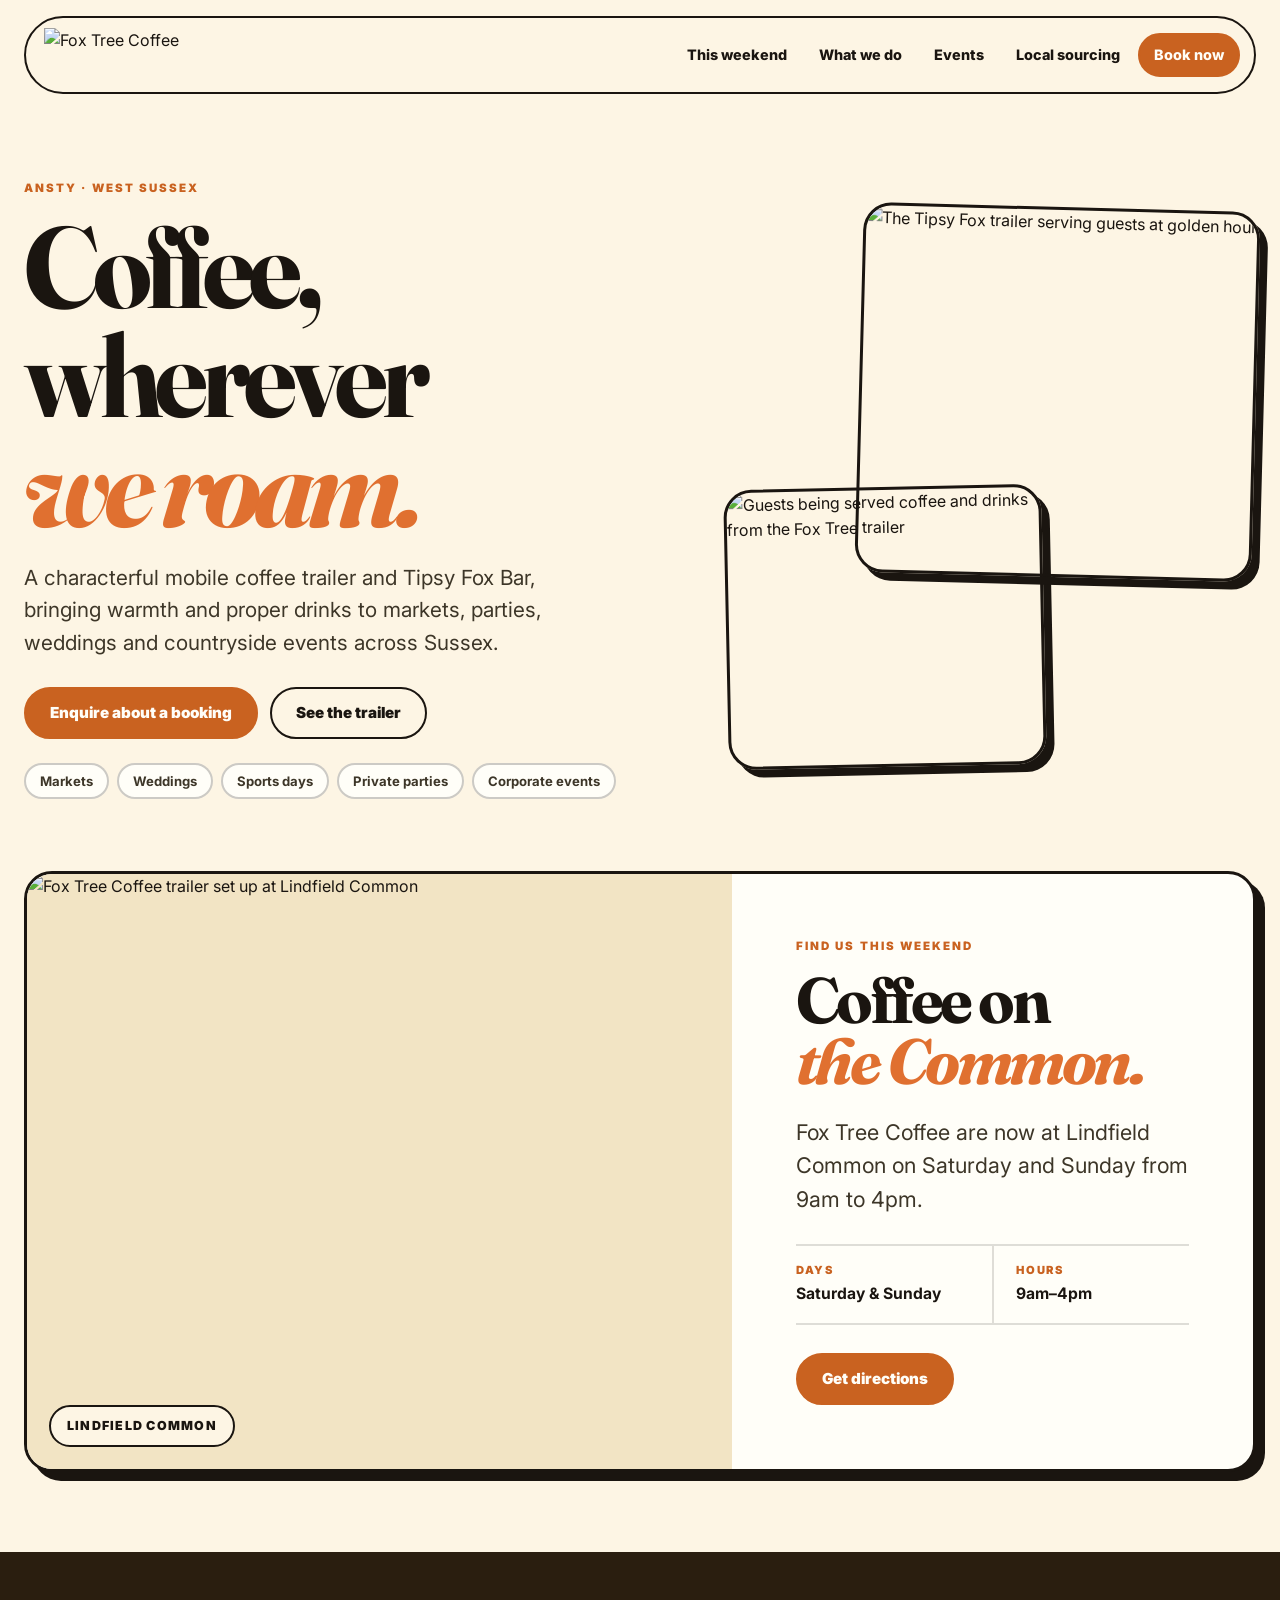
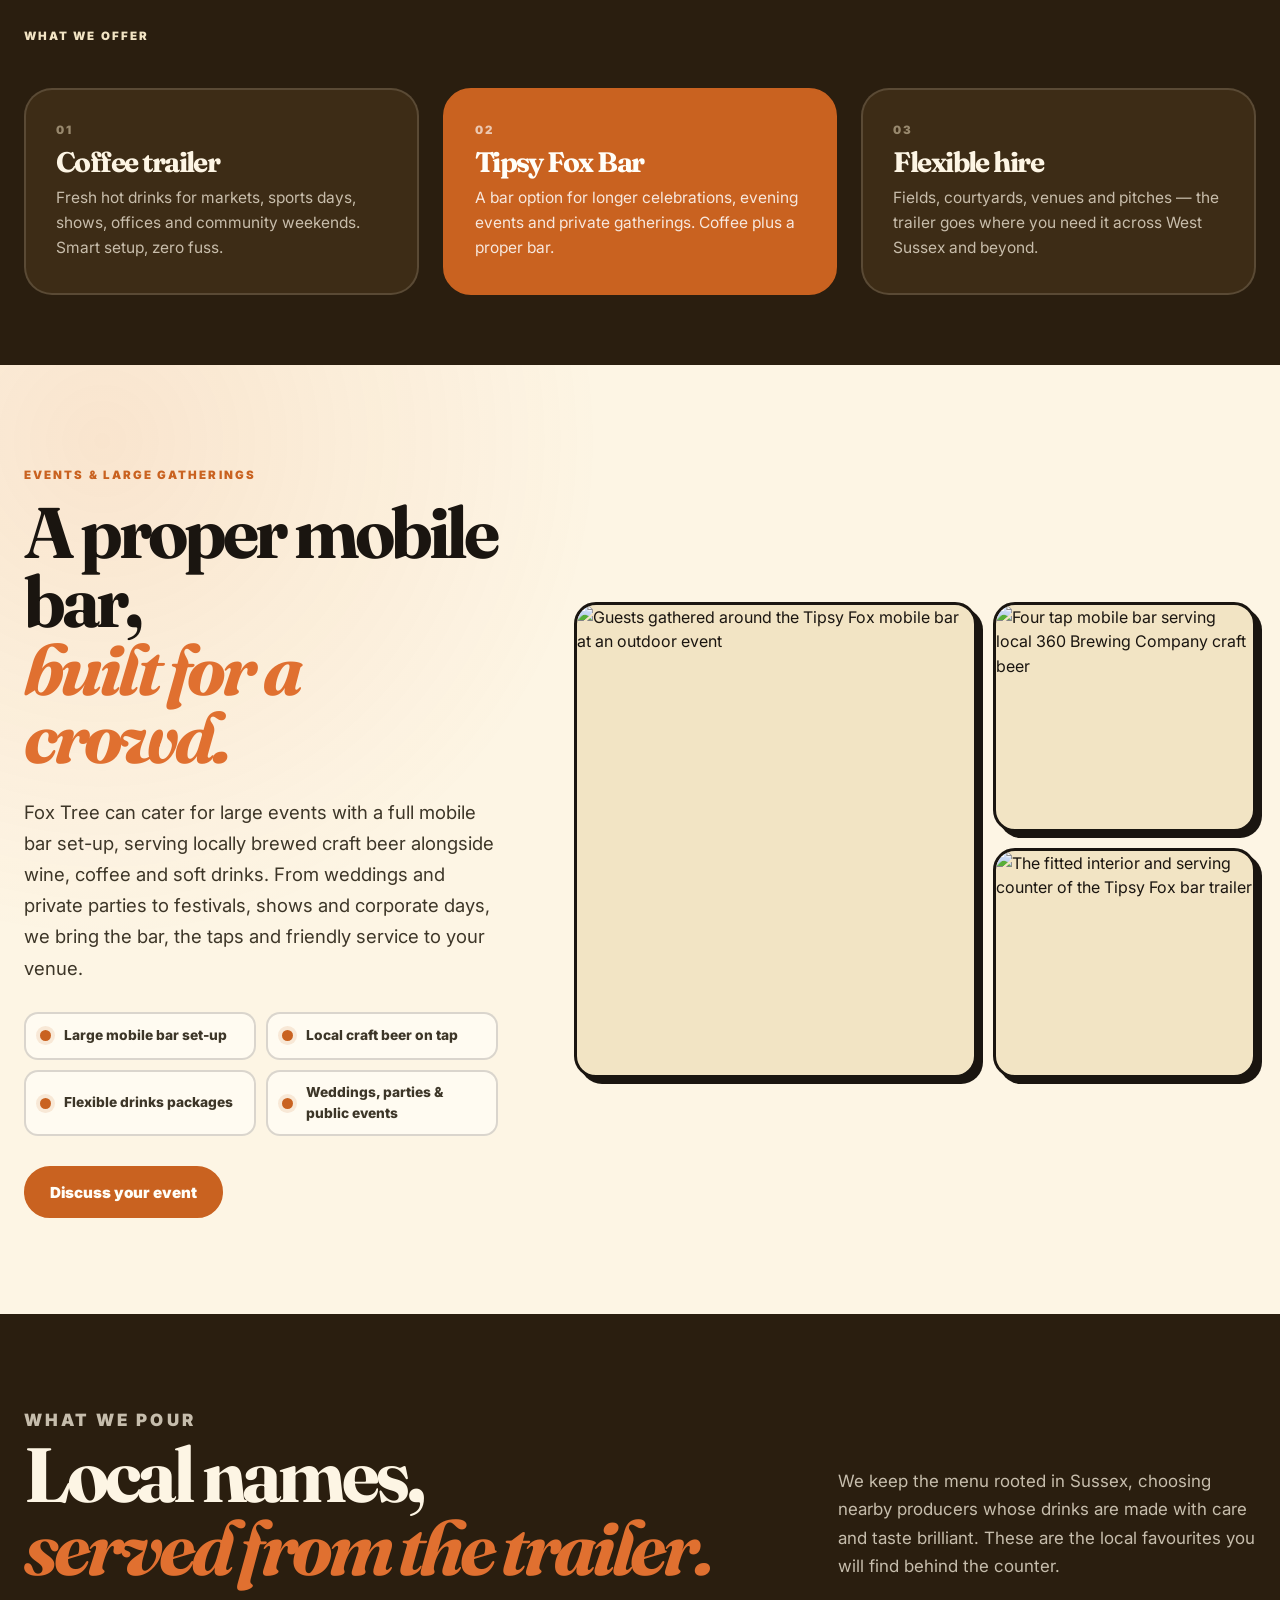
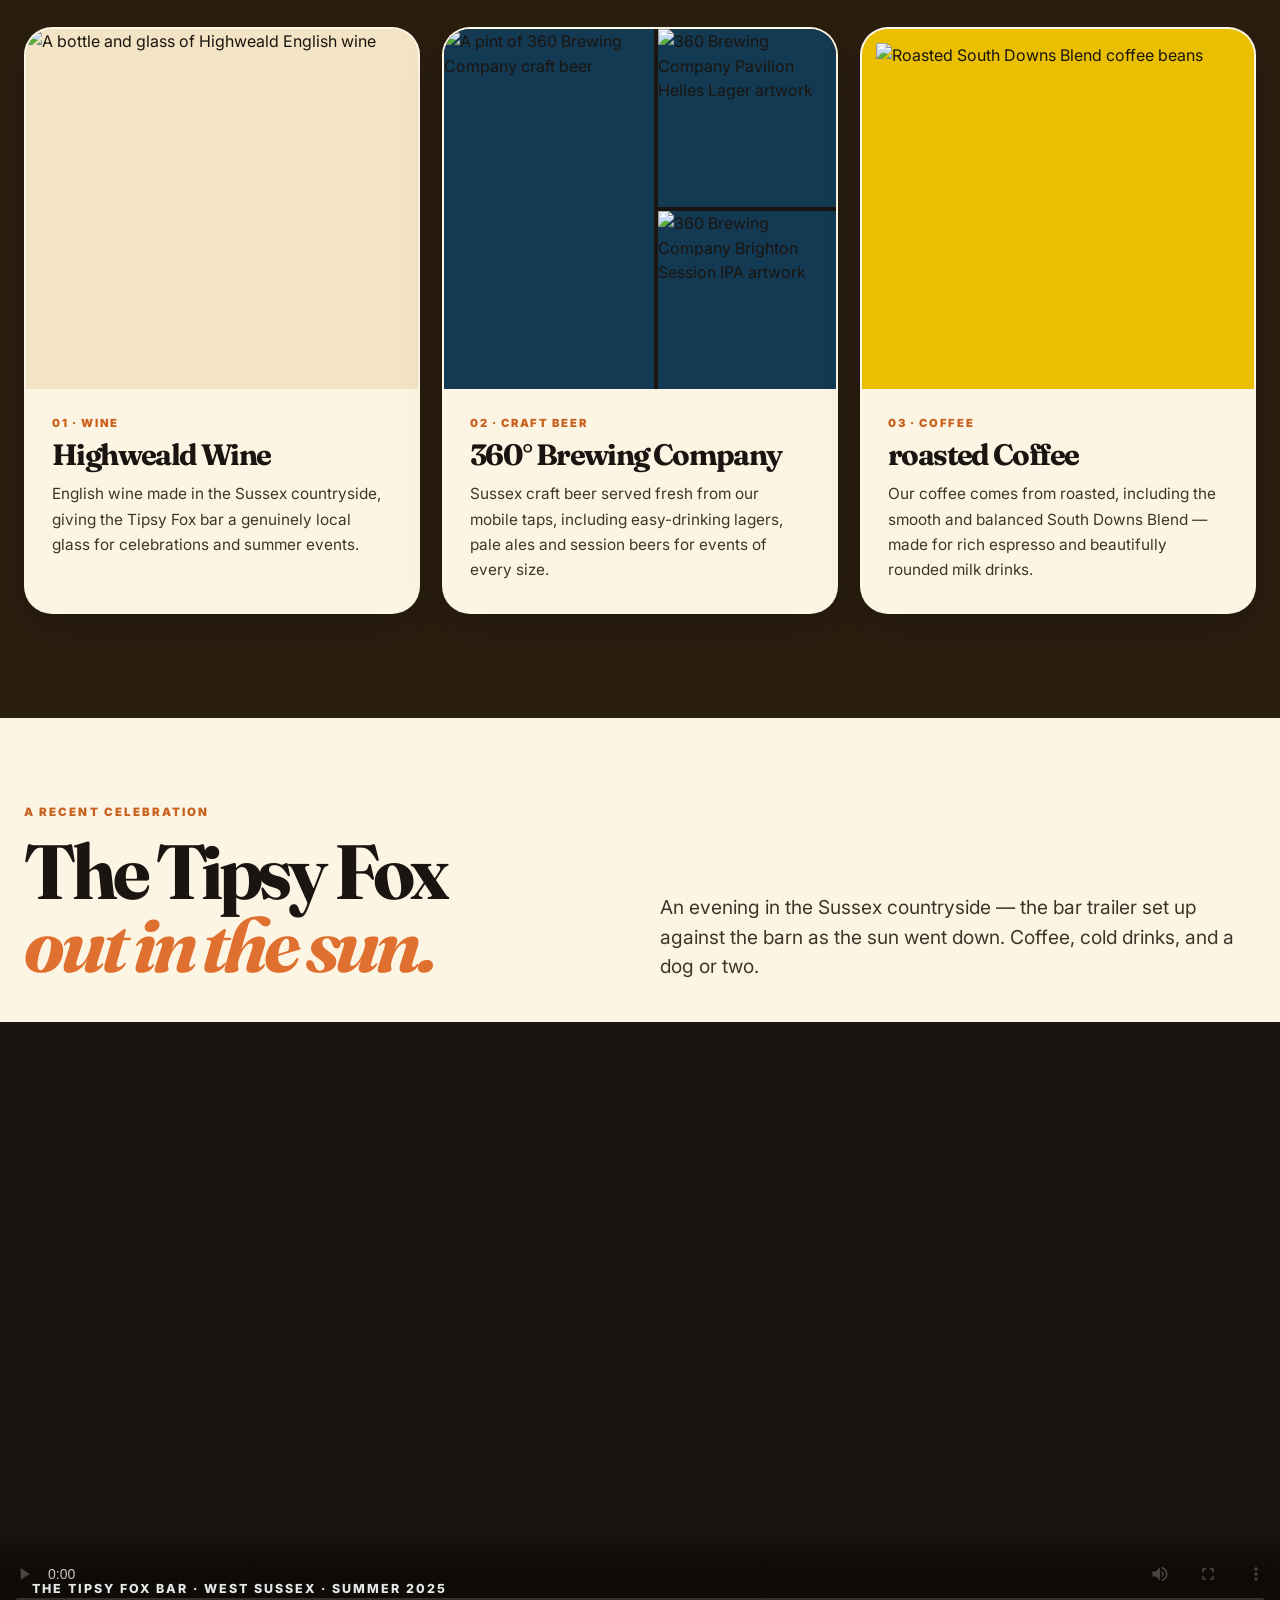
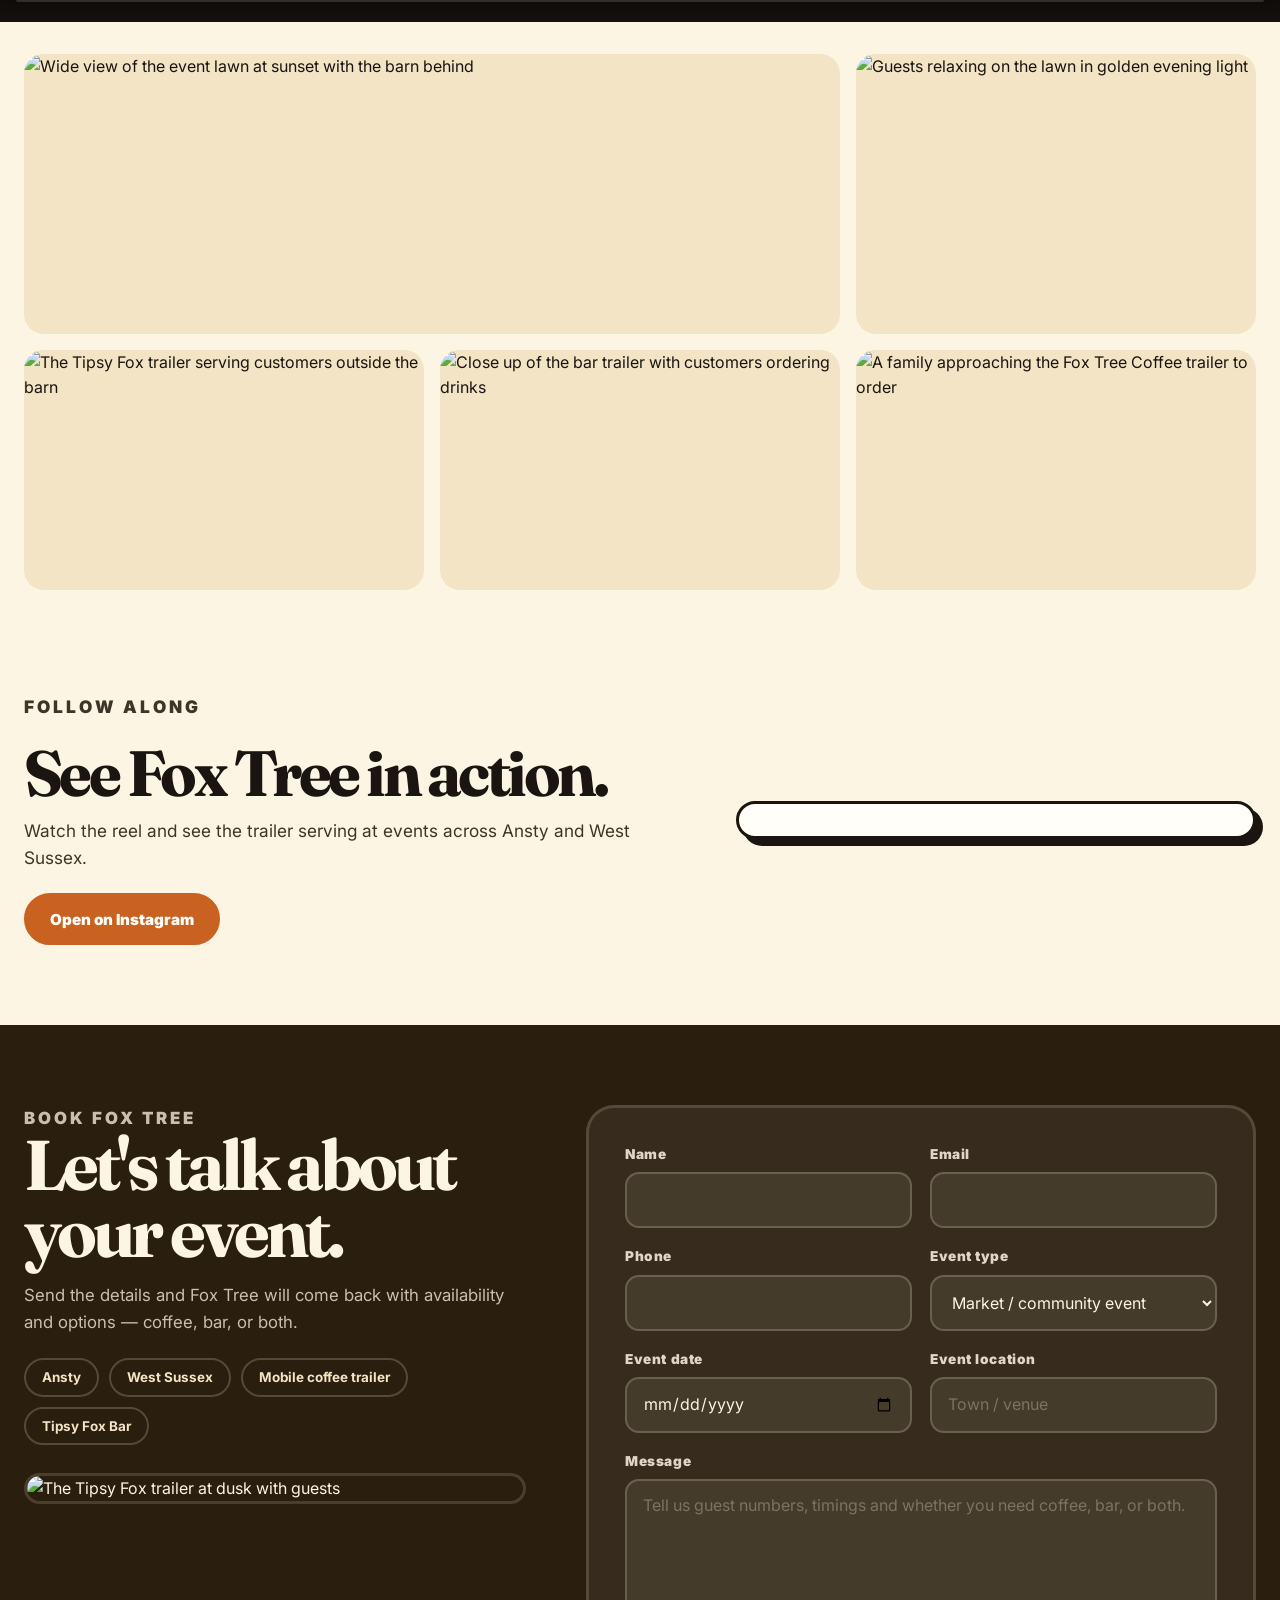
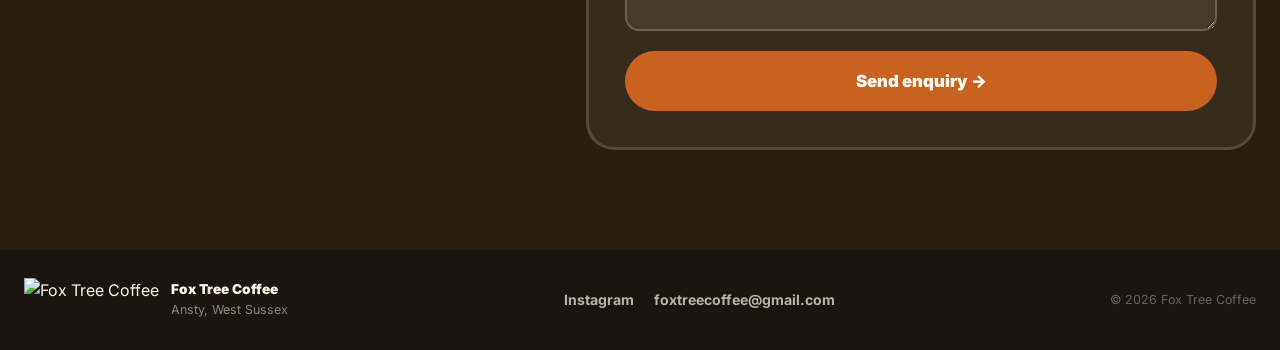
==== index.html @ 9286f36b "Add files via upload" ====
<!DOCTYPE html>
<html lang="en">
<head>
  <meta charset="UTF-8" />
  <meta name="viewport" content="width=device-width, initial-scale=1.0" />
  <meta name="description" content="Fox Tree Coffee is a mobile coffee trailer and Tipsy Fox Bar for markets, private events, parties and community bookings around Ansty and West Sussex." />
  <title>Fox Tree Coffee | Mobile Coffee Trailer & Bar</title>
  <link rel="preconnect" href="https://fonts.googleapis.com">
  <link rel="preconnect" href="https://fonts.gstatic.com" crossorigin>
  <link href="https://fonts.googleapis.com/css2?family=Fraunces:ital,wght@0,700;0,900;1,700;1,900&family=Inter:wght@400;700;900&display=swap" rel="stylesheet">
  <link rel="stylesheet" href="styles-v2.css" />
</head>
<body>

  <!-- HEADER: minimal floating pill -->
  <header class="site-header">
    <a class="brand" href="#top" aria-label="Fox Tree Coffee home">
      <img src="assets/foxtree-logo-full.png" alt="Fox Tree Coffee" class="brand-logo" />
    </a>
    <button class="nav-toggle" type="button" aria-expanded="false" aria-controls="site-nav">
      <span class="sr-only">Open menu</span>
      <span></span><span></span><span></span>
    </button>
    <nav id="site-nav" class="site-nav" aria-label="Main navigation">
      <a href="#this-weekend">This weekend</a>
      <a href="#what-we-do">What we do</a>
      <a href="#events">Events</a>
      <a href="#local-sourcing">Local sourcing</a>
      <a href="#enquire" class="nav-cta">Book now</a>
    </nav>
  </header>

  <main id="top">

    <!-- HERO: split — left text, right tall image stack -->
    <section class="hero">
      <div class="hero-left">
        <p class="eyebrow">Ansty · West Sussex</p>
        <h1>Coffee, wherever<br><em>we roam.</em></h1>
        <p class="hero-intro">A characterful mobile coffee trailer and Tipsy Fox Bar, bringing warmth and proper drinks to markets, parties, weddings and countryside events across Sussex.</p>
        <div class="hero-actions">
          <a class="btn-primary" href="#enquire">Enquire about a booking</a>
          <a class="btn-ghost" href="#events">See the trailer</a>
        </div>
        <div class="hero-chips">
          <span>Markets</span>
          <span>Weddings</span>
          <span>Sports days</span>
          <span>Private parties</span>
          <span>Corporate events</span>
        </div>
      </div>
      <div class="hero-right" aria-hidden="true">
        <div class="hero-img-stack">
          <figure class="himg himg-top">
            <img src="assets/events/new-IMG_2540.webp" alt="The Tipsy Fox trailer serving guests at golden hour" />
          </figure>
          <figure class="himg himg-bottom">
            <img src="assets/events/new-IMG_2538.webp" alt="Guests being served coffee and drinks from the Fox Tree trailer" />
          </figure>
        </div>
      </div>
    </section>

    <!-- THIS WEEKEND: prominent location announcement -->
    <section id="this-weekend" class="weekend-section" aria-labelledby="weekend-heading">
      <div class="weekend-card section-shell">
        <div class="weekend-photo">
          <img src="assets/fox-tree-lindfield-common.webp" alt="Fox Tree Coffee trailer set up at Lindfield Common" loading="eager" />
          <span class="weekend-photo-tag">Lindfield Common</span>
        </div>
        <div class="weekend-copy">
          <p class="eyebrow">Find us this weekend</p>
          <h2 id="weekend-heading">Coffee on<br><em>the Common.</em></h2>
          <p class="weekend-lead">Fox Tree Coffee are now at Lindfield Common on Saturday and Sunday from 9am to 4pm.</p>
          <div class="weekend-details" aria-label="Opening details">
            <div>
              <span>Days</span>
              <strong>Saturday &amp; Sunday</strong>
            </div>
            <div>
              <span>Hours</span>
              <strong>9am–4pm</strong>
            </div>
          </div>
          <a class="btn-primary" href="https://www.google.com/maps/search/?api=1&amp;query=Lindfield+Common+West+Sussex" target="_blank" rel="noopener">Get directions</a>
        </div>
      </div>
    </section>

    <!-- WHAT WE DO: dark band -->
    <section id="what-we-do" class="what-band">
      <div class="what-inner">
        <p class="eyebrow eyebrow-light">What we offer</p>
        <div class="what-cards">
          <div class="what-card">
            <span class="what-num">01</span>
            <h3>Coffee trailer</h3>
            <p>Fresh hot drinks for markets, sports days, shows, offices and community weekends. Smart setup, zero fuss.</p>
          </div>
          <div class="what-card what-card-accent">
            <span class="what-num">02</span>
            <h3>Tipsy Fox Bar</h3>
            <p>A bar option for longer celebrations, evening events and private gatherings. Coffee plus a proper bar.</p>
          </div>
          <div class="what-card">
            <span class="what-num">03</span>
            <h3>Flexible hire</h3>
            <p>Fields, courtyards, venues and pitches — the trailer goes where you need it across West Sussex and beyond.</p>
          </div>
        </div>
      </div>
    </section>

    <!-- LARGE EVENTS: dedicated mobile bar hire section -->
    <section id="events" class="large-events-section" aria-labelledby="large-events-heading">
      <div class="large-events-inner section-shell">
        <div class="large-events-copy">
          <p class="eyebrow">Events &amp; large gatherings</p>
          <h2 id="large-events-heading">A proper mobile bar,<br><em>built for a crowd.</em></h2>
          <p class="large-events-lead">Fox Tree can cater for large events with a full mobile bar set-up, serving locally brewed craft beer alongside wine, coffee and soft drinks. From weddings and private parties to festivals, shows and corporate days, we bring the bar, the taps and friendly service to your venue.</p>
          <div class="event-points" aria-label="Large event service features">
            <span>Large mobile bar set-up</span>
            <span>Local craft beer on tap</span>
            <span>Flexible drinks packages</span>
            <span>Weddings, parties &amp; public events</span>
          </div>
          <a class="btn-primary" href="#enquire">Discuss your event</a>
        </div>

        <div class="large-events-gallery" aria-label="The Tipsy Fox mobile bar at an event">
          <figure class="large-event-main">
            <img src="assets/large-events/guests-at-trailer.webp" alt="Guests gathered around the Tipsy Fox mobile bar at an outdoor event" loading="lazy" />
          </figure>
          <figure class="large-event-small">
            <img src="assets/large-events/mobile-bar-taps.webp" alt="Four tap mobile bar serving local 360 Brewing Company craft beer" loading="lazy" />
          </figure>
          <figure class="large-event-small">
            <img src="assets/large-events/trailer-interior.webp" alt="The fitted interior and serving counter of the Tipsy Fox bar trailer" loading="lazy" />
          </figure>
        </div>
      </div>
    </section>

    <!-- LOCAL SOURCING: Sussex producers served from the trailer -->
    <section id="local-sourcing" class="sourcing-section" aria-labelledby="sourcing-heading">
      <div class="sourcing-intro section-shell">
        <div>
          <p class="eyebrow eyebrow-light">What we pour</p>
          <h2 id="sourcing-heading">Local names,<br><em>served from the trailer.</em></h2>
        </div>
        <p>We keep the menu rooted in Sussex, choosing nearby producers whose drinks are made with care and taste brilliant. These are the local favourites you will find behind the counter.</p>
      </div>

      <div class="supplier-grid section-shell">
        <article class="supplier-card supplier-wine">
          <div class="supplier-image">
            <img src="assets/suppliers/highweald-wine.webp" alt="A bottle and glass of Highweald English wine" loading="lazy" />
          </div>
          <div class="supplier-copy">
            <span class="supplier-number">01 · Wine</span>
            <h3>Highweald Wine</h3>
            <p>English wine made in the Sussex countryside, giving the Tipsy Fox bar a genuinely local glass for celebrations and summer events.</p>
          </div>
        </article>

        <article class="supplier-card supplier-beer">
          <div class="beer-collage" aria-label="360 Brewing Company beer and can artwork">
            <figure class="beer-pint">
              <img src="assets/suppliers/360-pint.webp" alt="A pint of 360 Brewing Company craft beer" loading="lazy" />
            </figure>
            <figure class="beer-label beer-label-one">
              <img src="assets/suppliers/360-pavilion.webp" alt="360 Brewing Company Pavilion Helles Lager artwork" loading="lazy" />
            </figure>
            <figure class="beer-label beer-label-two">
              <img src="assets/suppliers/360-brighton-session.webp" alt="360 Brewing Company Brighton Session IPA artwork" loading="lazy" />
            </figure>
          </div>
          <div class="supplier-copy">
            <span class="supplier-number">02 · Craft beer</span>
            <h3>360° Brewing Company</h3>
            <p>Sussex craft beer served fresh from our mobile taps, including easy-drinking lagers, pale ales and session beers for events of every size.</p>
          </div>
        </article>

        <article class="supplier-card supplier-coffee">
          <div class="supplier-image supplier-image-coffee">
            <img src="assets/suppliers/roasted-south-downs.webp" alt="Roasted South Downs Blend coffee beans" loading="lazy" />
          </div>
          <div class="supplier-copy">
            <span class="supplier-number">03 · Coffee</span>
            <h3>roasted Coffee</h3>
            <p>Our coffee comes from roasted, including the smooth and balanced South Downs Blend — made for rich espresso and beautifully rounded milk drinks.</p>
          </div>
        </article>
      </div>
    </section>

    <!-- RECENT EVENT: cinematic video and photo gallery -->
    <section id="recent-event" class="events-section">
      <div class="events-header section-shell">
        <div class="events-header-text">
          <p class="eyebrow">A recent celebration</p>
          <h2>The Tipsy Fox<br><em>out in the sun.</em></h2>
        </div>
        <p class="events-header-desc">An evening in the Sussex countryside — the bar trailer set up against the barn as the sun went down. Coffee, cold drinks, and a dog or two.</p>
      </div>

      <!-- Full-width video strip -->
      <div class="video-strip">
        <video controls preload="metadata" poster="assets/events/new-event-poster.webp" playsinline>
          <source src="assets/events/new-event-video.mp4" type="video/mp4" />
          Your browser does not support the video tag.
        </video>
        <div class="video-label">
          <span>The Tipsy Fox Bar · West Sussex · Summer 2025</span>
        </div>
      </div>

      <!-- Photo grid: editorial layout -->
      <div class="photo-grid section-shell" aria-label="Photos from a recent Fox Tree Coffee event">
        <!-- Row 1: wide + portrait -->
        <figure class="pg-wide">
          <img src="assets/events/new-IMG_2535.webp" loading="lazy" alt="Wide view of the event lawn at sunset with the barn behind" />
        </figure>
        <figure class="pg-port">
          <img src="assets/events/new-IMG_2543.webp" loading="lazy" alt="Guests relaxing on the lawn in golden evening light" />
        </figure>
        <!-- Row 2: three equal -->
        <figure class="pg-third">
          <img src="assets/events/new-IMG_2536.webp" loading="lazy" alt="The Tipsy Fox trailer serving customers outside the barn" />
        </figure>
        <figure class="pg-third">
          <img src="assets/events/new-IMG_2537.webp" loading="lazy" alt="Close up of the bar trailer with customers ordering drinks" />
        </figure>
        <figure class="pg-third">
          <img src="assets/events/new-IMG_2538.webp" loading="lazy" alt="A family approaching the Fox Tree Coffee trailer to order" />
        </figure>
      </div>
    </section>

    <!-- INSTAGRAM SECTION -->
    <section class="social-section section-shell" aria-labelledby="social-heading">
      <div class="social-text">
        <p class="eyebrow">Follow along</p>
        <h2 id="social-heading">See Fox Tree in action.</h2>
        <p>Watch the reel and see the trailer serving at events across Ansty and West Sussex.</p>
        <a href="https://www.instagram.com/foxtreecoffee/" class="btn-primary" target="_blank" rel="noopener">Open on Instagram</a>
      </div>
      <div class="instagram-frame">
        <blockquote class="instagram-media" data-instgrm-captioned data-instgrm-permalink="https://www.instagram.com/reel/DZpRKfNtcCW/?utm_source=ig_embed&amp;utm_campaign=loading" data-instgrm-version="14" style="background:#FFF; border:0; border-radius:16px; box-shadow:0 0 1px 0 rgba(0,0,0,0.5),0 1px 10px 0 rgba(0,0,0,0.15); margin:0 auto; max-width:540px; min-width:280px; padding:0; width:100%;"></blockquote>
      </div>
    </section>

    <!-- ENQUIRE: dramatic layout -->
    <section id="enquire" class="enquire-section" aria-labelledby="enquire-heading">
      <div class="enquire-inner">
        <div class="enquire-copy">
          <p class="eyebrow eyebrow-light">Book Fox Tree</p>
          <h2 id="enquire-heading">Let's talk about your event.</h2>
          <p>Send the details and Fox Tree will come back with availability and options — coffee, bar, or both.</p>
          <div class="enquire-tags">
            <span>Ansty</span>
            <span>West Sussex</span>
            <span>Mobile coffee trailer</span>
            <span>Tipsy Fox Bar</span>
          </div>
          <figure class="enquire-photo">
            <img src="assets/events/new-IMG_2540.webp" alt="The Tipsy Fox trailer at dusk with guests" loading="lazy" />
          </figure>
        </div>

        <div class="enquire-form-wrap">
          <form
            name="booking-enquiry"
            method="POST"
            action="/thank-you"
            accept-charset="UTF-8"
            data-netlify="true"
            netlify
            netlify-honeypot="bot-field"
            class="booking-form"
          >
            <input type="hidden" name="form-name" value="booking-enquiry" />
            <input type="hidden" name="subject" value="New Fox Tree booking enquiry from foxtreecoffee.co.uk" />

            <p class="hidden-field" aria-hidden="true">
              <label>Do not fill this out: <input name="bot-field" tabindex="-1" autocomplete="off" /></label>
            </p>

            <div class="form-grid">
              <div class="form-field">
                <label for="name">Name</label>
                <input id="name" name="name" type="text" autocomplete="name" required />
              </div>

              <div class="form-field">
                <label for="email">Email</label>
                <input id="email" name="email" type="email" autocomplete="email" required />
              </div>

              <div class="form-field">
                <label for="phone">Phone</label>
                <input id="phone" name="phone" type="tel" autocomplete="tel" />
              </div>

              <div class="form-field">
                <label for="event-type">Event type</label>
                <select id="event-type" name="event_type" required>
                  <option value="Market / community event">Market / community event</option>
                  <option value="Private party">Private party</option>
                  <option value="Wedding">Wedding</option>
                  <option value="Corporate event">Corporate event</option>
                  <option value="Shoot / countryside event">Shoot / countryside event</option>
                  <option value="Race day / outdoor event">Race day / outdoor event</option>
                  <option value="Other">Other</option>
                </select>
              </div>

              <div class="form-field">
                <label for="event-date">Event date</label>
                <input id="event-date" name="event_date" type="date" />
              </div>

              <div class="form-field">
                <label for="event-location">Event location</label>
                <input id="event-location" name="event_location" type="text" placeholder="Town / venue" />
              </div>
            </div>

            <div class="form-field full-width">
              <label for="message">Message</label>
              <textarea id="message" name="message" rows="5" placeholder="Tell us guest numbers, timings and whether you need coffee, bar, or both." required></textarea>
            </div>

            <button class="submit-button" type="submit">Send enquiry →</button>
          </form>
        </div>
      </div>
    </section>
  </main>

  <footer class="site-footer">
    <div class="footer-inner">
      <div class="footer-brand">
        <img src="assets/foxtree-logo-full.png" alt="Fox Tree Coffee" class="footer-logo" />
        <div>
          <strong>Fox Tree Coffee</strong>
          <span>Ansty, West Sussex</span>
        </div>
      </div>
      <nav class="footer-links">
        <a href="https://www.instagram.com/foxtreecoffee/" target="_blank" rel="noopener">Instagram</a>
        <a href="mailto:foxtreecoffee@gmail.com">foxtreecoffee@gmail.com</a>
      </nav>
      <p class="footer-copy">© <span id="year"></span> Fox Tree Coffee</p>
    </div>
  </footer>

  <script async src="//www.instagram.com/embed.js"></script>
  <script src="script.js"></script>
</body>
</html>
---- styles-v2.css ----
/* ── Fox Tree Coffee · Version B ── */
/* Different direction: warmer, more editorial, full-bleed imagery */

:root {
  --cream:       #fdf5e4;
  --cream-dark:  #f2e4c4;
  --ink:         #1a1510;
  --ink-soft:    #3d3628;
  --white:       #fffef8;
  --orange:      #c96220;
  --orange-mid:  #e07030;
  --orange-pale: #fde8d4;
  --bark:        #2a1e0f;  /* dark band background */
  --bark-mid:    #3d2c16;
  --radius-lg:   28px;
  --radius-pill: 999px;
  --shell:       min(100% - 48px, 1280px);
}

*, *::before, *::after { box-sizing: border-box; }
html { scroll-behavior: smooth; }

body {
  margin: 0;
  background: var(--cream);
  color: var(--ink);
  font-family: Inter, system-ui, -apple-system, sans-serif;
  line-height: 1.55;
}

img { max-width: 100%; display: block; }
a { color: inherit; }
button, input, select, textarea { font: inherit; }

.sr-only {
  position: absolute; width: 1px; height: 1px;
  padding: 0; margin: -1px; overflow: hidden;
  clip: rect(0,0,0,0); white-space: nowrap; border: 0;
}

.section-shell { width: var(--shell); margin-inline: auto; }

.eyebrow {
  display: inline-block;
  margin: 0 0 14px;
  font-size: 0.72rem;
  font-weight: 900;
  letter-spacing: 0.18em;
  text-transform: uppercase;
  color: var(--orange);
}

.eyebrow-light { color: var(--cream-dark); }

h1, h2, h3 {
  font-family: Fraunces, Georgia, serif;
  line-height: 0.95;
  letter-spacing: -0.055em;
  margin: 0;
}

h1 { font-size: clamp(3.6rem, 9vw, 9rem); }
h2 { font-size: clamp(2.8rem, 6vw, 6.4rem); }
h3 { font-size: clamp(1.6rem, 2.5vw, 2.4rem); }

h1 em, h2 em {
  font-style: italic;
  color: var(--orange-mid);
}

/* ── HEADER ── */
.site-header {
  position: sticky;
  top: 0;
  z-index: 20;
  display: flex;
  align-items: center;
  justify-content: space-between;
  gap: 20px;
  width: var(--shell);
  margin: 16px auto 0;
  padding: 10px 14px 10px 18px;
  border: 2.5px solid var(--ink);
  border-radius: var(--radius-pill);
  background: rgba(253, 245, 228, 0.92);
  backdrop-filter: blur(14px);
}

.brand {
  display: inline-flex;
  align-items: center;
  gap: 0;
  text-decoration: none;
  flex-shrink: 0;
}

.brand-logo {
  width: auto;
  height: 54px;
  object-fit: contain;
  display: block;
}

.site-nav {
  display: flex;
  align-items: center;
  gap: 4px;
}

.site-nav a {
  padding: 9px 14px;
  border-radius: var(--radius-pill);
  text-decoration: none;
  font-weight: 800;
  font-size: 0.9rem;
}

.site-nav a:hover,
.site-nav a:focus-visible {
  background: var(--ink);
  color: var(--cream);
}

.nav-cta {
  background: var(--orange) !important;
  color: var(--white) !important;
  border: 2px solid var(--orange);
}

.nav-cta:hover,
.nav-cta:focus-visible {
  background: var(--bark) !important;
  border-color: var(--bark);
}

.nav-toggle {
  display: none;
  width: 44px; height: 44px;
  padding: 9px;
  border: 2px solid var(--ink);
  border-radius: 50%;
  background: transparent;
  cursor: pointer;
}

.nav-toggle span:not(.sr-only) {
  display: block;
  height: 2px;
  margin: 4px 0;
  border-radius: 4px;
  background: var(--ink);
}

/* ── HERO ── */
.hero {
  display: grid;
  grid-template-columns: 1fr minmax(0, 0.8fr);
  gap: 40px;
  width: var(--shell);
  margin-inline: auto;
  padding: 80px 0 72px;
  align-items: center;
}

.hero-left { min-width: 0; }

.hero-intro {
  margin: 22px 0 0;
  max-width: 560px;
  font-size: clamp(1.05rem, 1.7vw, 1.3rem);
  color: var(--ink-soft);
}

.hero-actions {
  display: flex;
  flex-wrap: wrap;
  gap: 12px;
  margin-top: 28px;
}

.btn-primary {
  display: inline-flex;
  align-items: center;
  min-height: 52px;
  padding: 0 24px;
  background: var(--orange);
  color: var(--white);
  border: 2.5px solid var(--orange);
  border-radius: var(--radius-pill);
  text-decoration: none;
  font-weight: 900;
  font-size: 0.95rem;
  transition: background 160ms, border-color 160ms, transform 120ms;
}

.btn-primary:hover,
.btn-primary:focus-visible {
  background: var(--bark);
  border-color: var(--bark);
  transform: translateY(-1px);
}

.btn-ghost {
  display: inline-flex;
  align-items: center;
  min-height: 52px;
  padding: 0 24px;
  background: transparent;
  color: var(--ink);
  border: 2.5px solid var(--ink);
  border-radius: var(--radius-pill);
  text-decoration: none;
  font-weight: 900;
  font-size: 0.95rem;
  transition: background 160ms, transform 120ms;
}

.btn-ghost:hover,
.btn-ghost:focus-visible {
  background: var(--ink);
  color: var(--cream);
  transform: translateY(-1px);
}

.hero-chips {
  display: flex;
  flex-wrap: wrap;
  gap: 8px;
  margin-top: 24px;
}

.hero-chips span {
  padding: 6px 14px;
  border: 2px solid rgba(26,21,16,0.22);
  border-radius: var(--radius-pill);
  font-size: 0.82rem;
  font-weight: 700;
  color: var(--ink-soft);
  background: var(--white);
}

/* Hero image stack */
.hero-right { position: relative; }

.hero-img-stack {
  position: relative;
  height: 560px;
}

.himg {
  margin: 0;
  position: absolute;
  overflow: hidden;
  border: 3.5px solid var(--ink);
  border-radius: var(--radius-lg);
  box-shadow: 8px 8px 0 var(--ink);
}

.himg img {
  width: 100%;
  height: 100%;
  object-fit: cover;
}

.himg-top {
  width: 75%;
  height: 370px;
  top: 0;
  right: 0;
  z-index: 2;
  transform: rotate(1.5deg);
}

.himg-bottom {
  width: 60%;
  height: 280px;
  bottom: 0;
  left: 0;
  z-index: 1;
  transform: rotate(-1.2deg);
}

/* ── WHAT WE DO BAND ── */
.what-band {
  background: var(--bark);
  color: var(--cream);
  padding: 70px 0;
}

.what-inner {
  width: var(--shell);
  margin-inline: auto;
}

.what-cards {
  display: grid;
  grid-template-columns: repeat(3, 1fr);
  gap: 24px;
  margin-top: 28px;
}

.what-card {
  padding: 32px 30px;
  border: 2.5px solid rgba(253,245,228,0.15);
  border-radius: var(--radius-lg);
  background: var(--bark-mid);
}

.what-card-accent {
  background: var(--orange);
  border-color: var(--orange);
  color: var(--white);
}

.what-num {
  display: block;
  margin-bottom: 10px;
  font-size: 0.72rem;
  font-weight: 900;
  letter-spacing: 0.18em;
  color: var(--cream-dark);
  opacity: 0.5;
}

.what-card-accent .what-num { color: rgba(255,255,255,0.65); opacity: 1; }

.what-card h3 {
  font-size: clamp(1.5rem, 2.2vw, 2.2rem);
  color: var(--cream);
  margin-bottom: 10px;
}

.what-card-accent h3 { color: var(--white); }

.what-card p {
  margin: 0;
  font-size: 0.97rem;
  color: rgba(253,245,228,0.72);
  line-height: 1.6;
}

.what-card-accent p { color: rgba(255,255,255,0.85); }

/* ── EVENTS SECTION ── */
.events-section {
  padding: 80px 0 0;
}

.events-header {
  display: grid;
  grid-template-columns: 1fr 1fr;
  gap: 40px;
  align-items: end;
  margin-bottom: 40px;
}

.events-header-text { min-width: 0; }

.events-header-desc {
  margin: 0;
  font-size: clamp(1rem, 1.5vw, 1.22rem);
  color: var(--ink-soft);
  align-self: end;
}

/* Full-width video strip */
.video-strip {
  position: relative;
  background: var(--ink);
  overflow: hidden;
  margin-bottom: 32px;
}

.video-strip video {
  display: block;
  width: 100%;
  max-height: 600px;
  object-fit: cover;
}

.video-label {
  position: absolute;
  bottom: 0;
  left: 0;
  right: 0;
  padding: 24px 32px;
  background: linear-gradient(to top, rgba(26,21,16,0.80) 0%, transparent 100%);
  color: rgba(255,255,255,0.9);
  font-size: 0.78rem;
  font-weight: 800;
  letter-spacing: 0.16em;
  text-transform: uppercase;
}

/* Editorial photo grid */
.photo-grid {
  display: grid;
  grid-template-columns: repeat(3, 1fr);
  grid-template-rows: 280px 240px;
  gap: 16px;
  padding-bottom: 80px;
}

.photo-grid figure {
  margin: 0;
  overflow: hidden;
  border-radius: 20px;
  background: var(--cream-dark);
}

.photo-grid img {
  width: 100%;
  height: 100%;
  object-fit: cover;
  transition: transform 400ms ease;
}

.photo-grid figure:hover img {
  transform: scale(1.03);
}

.pg-wide { grid-column: span 2; }
.pg-port { grid-row: span 1; }
.pg-third { }

/* ── SOCIAL SECTION ── */
.social-section {
  display: grid;
  grid-template-columns: minmax(0, 0.9fr) minmax(300px, 0.7fr);
  gap: 44px;
  align-items: center;
  padding: 24px 0 80px;
}

.social-text h2 {
  font-size: clamp(2.5rem, 5vw, 5rem);
  margin-bottom: 14px;
}

.social-text p {
  margin: 0 0 22px;
  font-size: 1.08rem;
  color: var(--ink-soft);
}

.instagram-frame {
  overflow: hidden;
  padding: 16px;
  border: 3px solid var(--ink);
  border-radius: var(--radius-lg);
  background: var(--white);
  box-shadow: 7px 7px 0 var(--ink);
}

/* ── ENQUIRE SECTION ── */
.enquire-section {
  background: var(--bark);
  color: var(--cream);
  padding: 80px 0 100px;
}

.enquire-inner {
  display: grid;
  grid-template-columns: minmax(0, 0.75fr) minmax(420px, 1fr);
  gap: 60px;
  align-items: start;
  width: var(--shell);
  margin-inline: auto;
}

.enquire-copy h2 {
  font-size: clamp(2.8rem, 5.5vw, 5.6rem);
  color: var(--cream);
  margin-bottom: 16px;
}

.enquire-copy h2 em {
  color: var(--orange-mid);
}

.enquire-copy p {
  margin: 0;
  font-size: 1.05rem;
  color: rgba(253,245,228,0.75);
  line-height: 1.6;
}

.enquire-tags {
  display: flex;
  flex-wrap: wrap;
  gap: 10px;
  margin-top: 22px;
}

.enquire-tags span {
  padding: 7px 16px;
  border: 2px solid rgba(253,245,228,0.2);
  border-radius: var(--radius-pill);
  font-size: 0.84rem;
  font-weight: 700;
  color: var(--cream-dark);
}

.enquire-photo {
  margin: 28px 0 0;
  overflow: hidden;
  border-radius: var(--radius-lg);
  border: 3px solid rgba(253,245,228,0.15);
  max-height: 280px;
}

.enquire-photo img {
  width: 100%;
  height: 100%;
  object-fit: cover;
}

/* Form styles */
.booking-form {
  padding: 36px;
  border: 3px solid rgba(253,245,228,0.15);
  border-radius: var(--radius-lg);
  background: rgba(253,245,228,0.06);
}

.form-grid {
  display: grid;
  grid-template-columns: repeat(2, 1fr);
  gap: 18px;
}

.form-field {
  display: flex;
  flex-direction: column;
  gap: 7px;
}

.form-field label {
  font-size: 0.85rem;
  font-weight: 900;
  letter-spacing: 0.04em;
  color: rgba(253,245,228,0.85);
}

.form-field input,
.form-field select,
.form-field textarea {
  width: 100%;
  min-height: 56px;
  padding: 12px 16px;
  border: 2px solid rgba(253,245,228,0.2);
  border-radius: 14px;
  background: rgba(253,245,228,0.08);
  color: var(--cream);
  outline: none;
  transition: border-color 160ms, box-shadow 160ms;
}

.form-field input::placeholder,
.form-field textarea::placeholder {
  color: rgba(253,245,228,0.3);
}

.form-field select option { background: var(--bark); color: var(--cream); }

.form-field input:focus,
.form-field select:focus,
.form-field textarea:focus {
  border-color: var(--orange-mid);
  box-shadow: 0 0 0 3px rgba(224,112,48,0.22);
}

.form-field textarea { min-height: 140px; resize: vertical; }

.full-width { margin-top: 18px; }

.submit-button {
  width: 100%;
  min-height: 60px;
  margin-top: 20px;
  border: none;
  border-radius: var(--radius-pill);
  background: var(--orange);
  color: var(--white);
  font-weight: 900;
  font-size: 1.05rem;
  cursor: pointer;
  transition: background 160ms, transform 120ms;
}

.submit-button:hover,
.submit-button:focus-visible {
  background: var(--orange-mid);
  transform: translateY(-1px);
}

.hidden-field {
  position: absolute; width: 1px; height: 1px;
  padding: 0; margin: -1px; overflow: hidden;
  clip: rect(0,0,0,0); white-space: nowrap; border: 0;
}

/* ── FOOTER ── */
.site-footer {
  background: var(--ink);
  color: var(--cream);
  padding: 28px 0;
}

.footer-inner {
  display: flex;
  align-items: center;
  justify-content: space-between;
  gap: 20px;
  width: var(--shell);
  margin-inline: auto;
}

.footer-brand {
  display: flex;
  align-items: center;
  gap: 12px;
}

.footer-logo {
  width: auto;
  height: 44px;
  object-fit: contain;
  display: block;
}

.footer-brand div {
  display: flex;
  flex-direction: column;
  font-size: 0.85rem;
}

.footer-brand strong { font-weight: 900; }
.footer-brand span { color: rgba(253,245,228,0.5); font-size: 0.78rem; }

.footer-links {
  display: flex;
  gap: 20px;
  font-size: 0.88rem;
  font-weight: 700;
}

.footer-links a {
  text-decoration: none;
  color: rgba(253,245,228,0.7);
}

.footer-links a:hover { color: var(--cream); }

.footer-copy {
  margin: 0;
  font-size: 0.78rem;
  color: rgba(253,245,228,0.35);
}

/* ── RESPONSIVE ── */
@media (max-width: 1020px) {
  .hero,
  .enquire-inner {
    grid-template-columns: 1fr;
  }

  .hero-img-stack { height: 400px; }

  .himg-top { width: 65%; height: 300px; }
  .himg-bottom { width: 50%; height: 220px; }

  .what-cards {
    grid-template-columns: 1fr 1fr;
  }

  .social-section {
    grid-template-columns: 1fr;
  }

  .enquire-photo { max-height: 200px; }
}

@media (max-width: 760px) {
  .site-header { width: min(100% - 28px, 1280px); }

  .nav-toggle { display: inline-block; }

  .site-nav {
    position: absolute;
    top: calc(100% + 10px);
    right: 0;
    display: none;
    flex-direction: column;
    align-items: stretch;
    width: 220px;
    padding: 10px;
    background: var(--cream);
    border: 2.5px solid var(--ink);
    border-radius: 20px;
    box-shadow: 6px 6px 0 var(--ink);
  }

  .site-header.menu-open .site-nav { display: flex; }

  .hero { padding: 56px 0 52px; }

  .hero-img-stack { height: 300px; }

  .events-header { grid-template-columns: 1fr; gap: 16px; }

  .photo-grid {
    grid-template-columns: 1fr 1fr;
    grid-template-rows: auto;
  }

  .pg-wide { grid-column: span 2; }
  .pg-port { grid-row: auto; }

  .photo-grid figure { border-radius: 14px; }
  .photo-grid img { aspect-ratio: 4/3; height: auto; }

  .what-cards { grid-template-columns: 1fr; }

  .enquire-inner { grid-template-columns: 1fr; }

  .booking-form { padding: 22px; }
  .form-grid { grid-template-columns: 1fr; gap: 14px; }

  .footer-inner { flex-direction: column; align-items: flex-start; gap: 14px; }
}

@media (max-width: 480px) {
  h1 { font-size: 3.2rem; }
  .hero-img-stack { height: 240px; }
  .himg-top { width: 72%; height: 220px; }
  .himg-bottom { width: 56%; height: 170px; }
  .photo-grid { grid-template-columns: 1fr; }
  .pg-wide { grid-column: auto; }
}

/* ── THIS WEEKEND ANNOUNCEMENT ── */
.weekend-section {
  padding: 0 0 80px;
}

.weekend-card {
  display: grid;
  grid-template-columns: minmax(0, 1.15fr) minmax(360px, 0.85fr);
  overflow: hidden;
  border: 3px solid var(--ink);
  border-radius: var(--radius-lg);
  background: var(--white);
  box-shadow: 9px 9px 0 var(--ink);
}

.weekend-photo {
  position: relative;
  min-height: 520px;
  overflow: hidden;
  background: var(--cream-dark);
}

.weekend-photo img {
  width: 100%;
  height: 100%;
  object-fit: cover;
}

.weekend-photo-tag {
  position: absolute;
  left: 22px;
  bottom: 22px;
  padding: 9px 16px;
  border: 2px solid var(--ink);
  border-radius: var(--radius-pill);
  background: var(--cream);
  color: var(--ink);
  font-size: 0.78rem;
  font-weight: 900;
  letter-spacing: 0.1em;
  text-transform: uppercase;
}

.weekend-copy {
  display: flex;
  flex-direction: column;
  justify-content: center;
  align-items: flex-start;
  padding: clamp(34px, 5vw, 68px);
}

.weekend-copy h2 {
  font-size: clamp(3rem, 5vw, 5.8rem);
}

.weekend-lead {
  margin: 24px 0 0;
  font-size: clamp(1.1rem, 1.7vw, 1.35rem);
  line-height: 1.55;
  color: var(--ink-soft);
}

.weekend-details {
  display: grid;
  grid-template-columns: repeat(2, minmax(0, 1fr));
  width: 100%;
  margin: 28px 0;
  border-top: 2px solid rgba(26,21,16,0.14);
  border-bottom: 2px solid rgba(26,21,16,0.14);
}

.weekend-details div {
  display: flex;
  flex-direction: column;
  gap: 3px;
  padding: 16px 0;
}

.weekend-details div + div {
  padding-left: 22px;
  border-left: 2px solid rgba(26,21,16,0.14);
}

.weekend-details span {
  font-size: 0.7rem;
  font-weight: 900;
  letter-spacing: 0.14em;
  text-transform: uppercase;
  color: var(--orange);
}

.weekend-details strong {
  font-size: 0.98rem;
}

@media (max-width: 900px) {
  .weekend-card {
    grid-template-columns: 1fr;
  }

  .weekend-photo {
    min-height: 420px;
  }
}

@media (max-width: 600px) {
  .weekend-section {
    padding-bottom: 60px;
  }

  .weekend-card {
    border-radius: 20px;
    box-shadow: 6px 6px 0 var(--ink);
  }

  .weekend-photo {
    min-height: 280px;
  }

  .weekend-copy {
    padding: 30px 24px 34px;
  }

  .weekend-details {
    grid-template-columns: 1fr;
  }

  .weekend-details div + div {
    padding-left: 0;
    border-top: 2px solid rgba(26,21,16,0.14);
    border-left: 0;
  }
}

/* ── LARGE EVENT HIRE ── */
.large-events-section {
  padding: 96px 0;
  background:
    radial-gradient(circle at 8% 8%, rgba(224,112,48,0.12), transparent 34%),
    var(--cream);
}

.large-events-inner {
  display: grid;
  grid-template-columns: minmax(0, 0.82fr) minmax(520px, 1.18fr);
  gap: clamp(42px, 6vw, 86px);
  align-items: center;
}

.large-events-copy h2 {
  font-size: clamp(3.2rem, 5.6vw, 6.4rem);
}

.large-events-lead {
  max-width: 650px;
  margin: 26px 0 0;
  color: var(--ink-soft);
  font-size: clamp(1.05rem, 1.45vw, 1.24rem);
  line-height: 1.68;
}

.event-points {
  display: grid;
  grid-template-columns: repeat(2, minmax(0, 1fr));
  gap: 10px;
  margin: 28px 0 30px;
}

.event-points span {
  position: relative;
  min-height: 48px;
  display: flex;
  align-items: center;
  padding: 10px 14px 10px 38px;
  border: 2px solid rgba(26,21,16,0.16);
  border-radius: 14px;
  background: rgba(255,254,248,0.68);
  color: var(--ink-soft);
  font-size: 0.86rem;
  font-weight: 800;
}

.event-points span::before {
  content: "";
  position: absolute;
  left: 14px;
  width: 11px;
  height: 11px;
  border-radius: 50%;
  background: var(--orange);
  box-shadow: 0 0 0 4px rgba(201,98,32,0.13);
}

.large-events-gallery {
  display: grid;
  grid-template-columns: 1.45fr 0.95fr;
  grid-template-rows: repeat(2, 230px);
  gap: 16px;
}

.large-events-gallery figure {
  margin: 0;
  overflow: hidden;
  border: 3px solid var(--ink);
  border-radius: 22px;
  background: var(--cream-dark);
  box-shadow: 6px 6px 0 var(--ink);
}

.large-events-gallery img {
  width: 100%;
  height: 100%;
  object-fit: cover;
  transition: transform 400ms ease;
}

.large-events-gallery figure:hover img {
  transform: scale(1.025);
}

.large-event-main {
  grid-row: 1 / span 2;
}

.large-event-main img {
  object-position: 56% center;
}

.large-event-small:first-of-type img {
  object-position: center 48%;
}

/* ── LOCAL SOURCING ── */
.sourcing-section {
  padding: 92px 0 104px;
  background: var(--bark);
  color: var(--cream);
}

.sourcing-intro {
  display: grid;
  grid-template-columns: minmax(0, 1.1fr) minmax(280px, 0.6fr);
  gap: 48px;
  align-items: end;
  margin-bottom: 42px;
}

.sourcing-intro h2 {
  color: var(--cream);
  font-size: clamp(3.2rem, 6vw, 6.5rem);
}

.sourcing-intro p {
  max-width: 520px;
  margin: 0 0 4px;
  color: rgba(253,245,228,0.74);
  font-size: 1.06rem;
  line-height: 1.68;
}

.supplier-grid {
  display: grid;
  grid-template-columns: repeat(3, minmax(0, 1fr));
  gap: 22px;
}

.supplier-card {
  min-width: 0;
  overflow: hidden;
  border: 2.5px solid rgba(253,245,228,0.16);
  border-radius: var(--radius-lg);
  background: var(--cream);
  color: var(--ink);
  box-shadow: 0 16px 38px rgba(0,0,0,0.18);
}

.supplier-image,
.beer-collage {
  height: 360px;
  overflow: hidden;
  background: var(--cream-dark);
}

.supplier-image img {
  width: 100%;
  height: 100%;
  object-fit: cover;
  transition: transform 420ms ease;
}

.supplier-wine .supplier-image img {
  object-position: center 64%;
}

.supplier-image-coffee {
  background: #e9bf00;
}

.supplier-image-coffee img {
  object-fit: contain;
  padding: 14px;
}

.supplier-card:hover .supplier-image img,
.supplier-card:hover .beer-collage img {
  transform: scale(1.025);
}

.supplier-copy {
  padding: 26px 26px 30px;
}

.supplier-number {
  display: block;
  margin-bottom: 9px;
  color: var(--orange);
  font-size: 0.7rem;
  font-weight: 900;
  letter-spacing: 0.15em;
  text-transform: uppercase;
}

.supplier-copy h3 {
  margin-bottom: 12px;
  color: var(--ink);
  font-size: clamp(1.75rem, 2.3vw, 2.45rem);
}

.supplier-copy p {
  margin: 0;
  color: var(--ink-soft);
  font-size: 0.96rem;
  line-height: 1.65;
}

.beer-collage {
  display: grid;
  grid-template-columns: 1.08fr 0.92fr;
  grid-template-rows: repeat(2, 1fr);
  gap: 4px;
  background: var(--ink);
}

.beer-collage figure {
  min-width: 0;
  margin: 0;
  overflow: hidden;
  background: #143a53;
}

.beer-collage img {
  width: 100%;
  height: 100%;
  object-fit: cover;
  transition: transform 420ms ease;
}

.beer-pint {
  grid-row: 1 / span 2;
}

.beer-pint img {
  object-position: center 55%;
}

.beer-label-one img,
.beer-label-two img {
  object-position: center;
}

/* New sections responsive behaviour */
@media (max-width: 1120px) {
  .large-events-inner {
    grid-template-columns: 1fr;
  }

  .large-events-gallery {
    grid-template-rows: repeat(2, 260px);
  }

  .supplier-grid {
    grid-template-columns: 1fr 1fr;
  }

  .supplier-coffee {
    grid-column: 1 / -1;
    display: grid;
    grid-template-columns: 0.9fr 1.1fr;
  }

  .supplier-coffee .supplier-image {
    height: 100%;
    min-height: 330px;
  }

  .supplier-coffee .supplier-copy {
    display: flex;
    flex-direction: column;
    justify-content: center;
  }
}

@media (max-width: 820px) {
  .large-events-section,
  .sourcing-section {
    padding: 72px 0;
  }

  .large-events-gallery {
    grid-template-columns: 1fr 1fr;
    grid-template-rows: 360px 220px;
  }

  .large-event-main {
    grid-column: 1 / -1;
    grid-row: auto;
  }

  .large-event-main img {
    object-position: center 52%;
  }

  .sourcing-intro {
    grid-template-columns: 1fr;
    gap: 22px;
  }

  .supplier-grid {
    grid-template-columns: 1fr;
  }

  .supplier-coffee {
    grid-column: auto;
    display: block;
  }

  .supplier-coffee .supplier-image {
    height: 360px;
    min-height: 0;
  }
}

@media (max-width: 560px) {
  .event-points {
    grid-template-columns: 1fr;
  }

  .large-events-gallery {
    grid-template-columns: 1fr;
    grid-template-rows: 310px 220px 220px;
  }

  .large-event-main {
    grid-column: auto;
  }

  .large-events-gallery figure {
    border-radius: 16px;
    box-shadow: 4px 4px 0 var(--ink);
  }

  .supplier-image,
  .beer-collage,
  .supplier-coffee .supplier-image {
    height: 300px;
  }

  .supplier-copy {
    padding: 23px 22px 27px;
  }
}
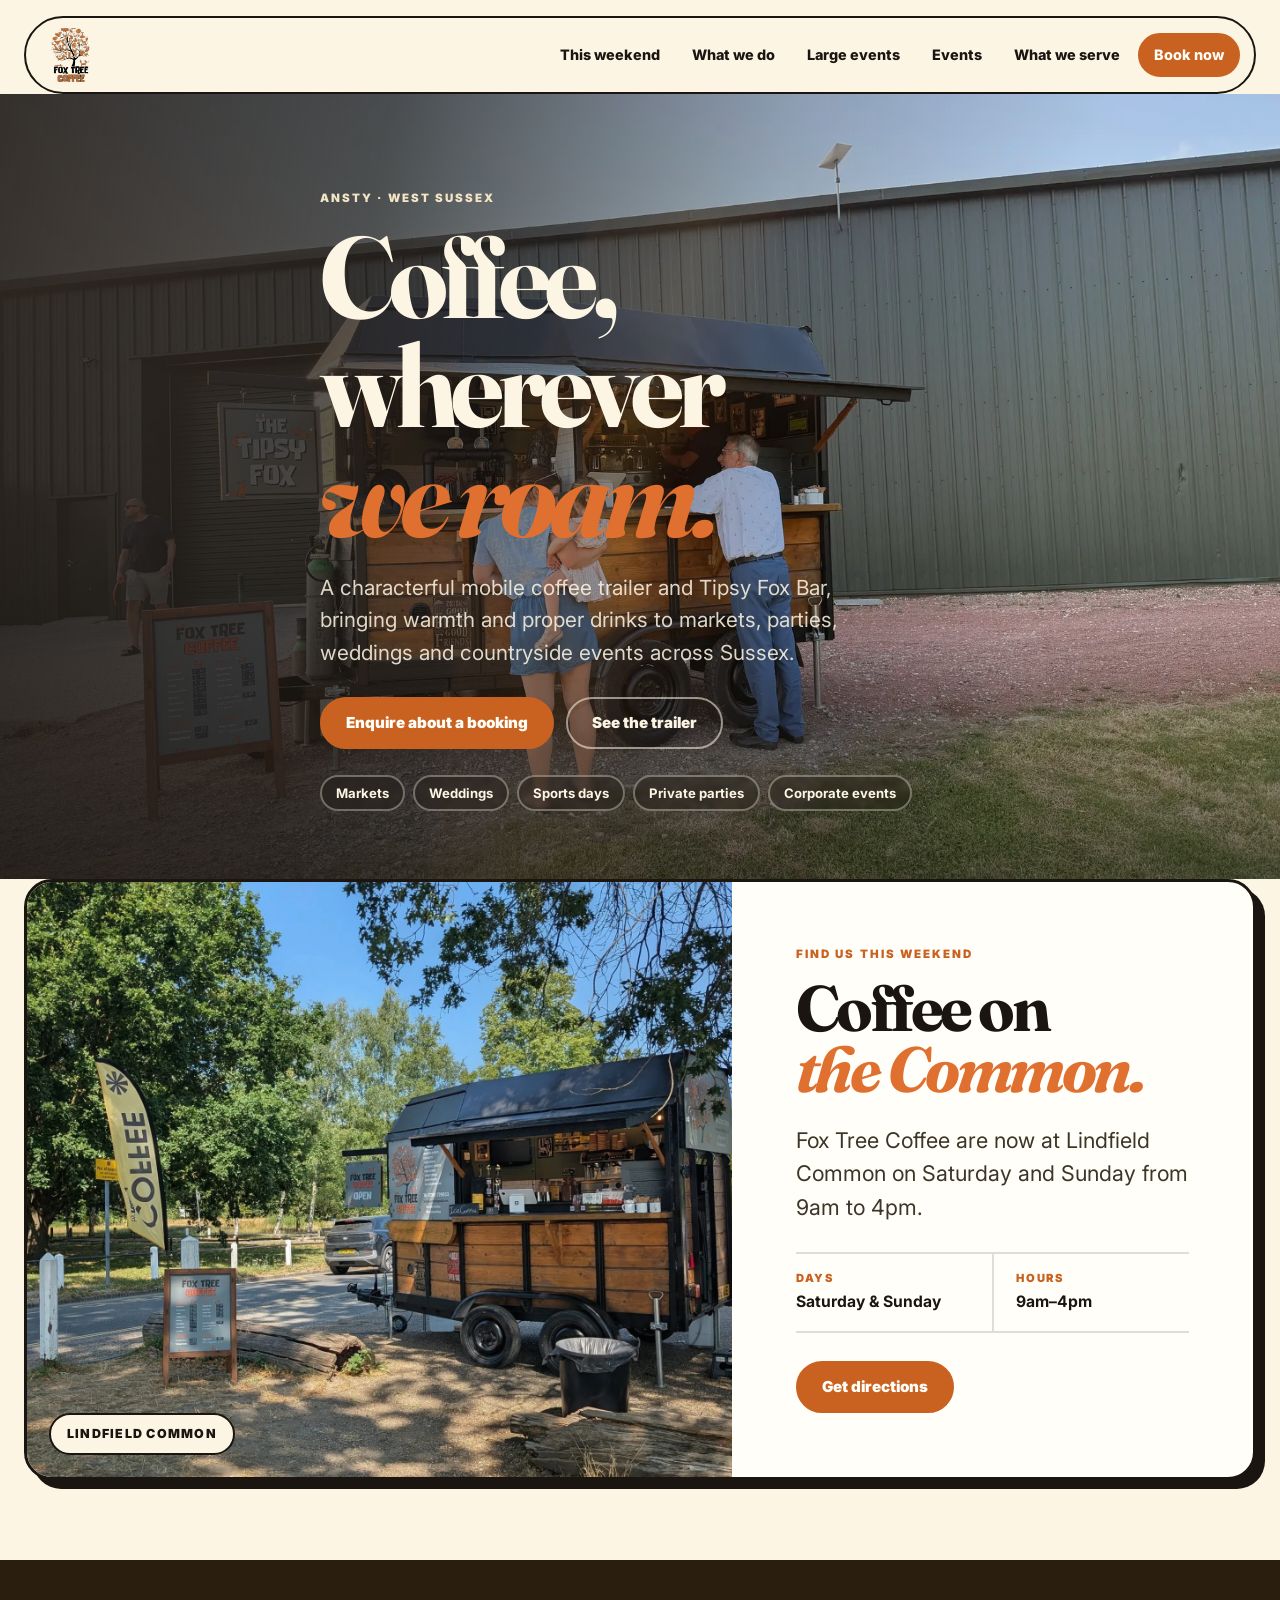
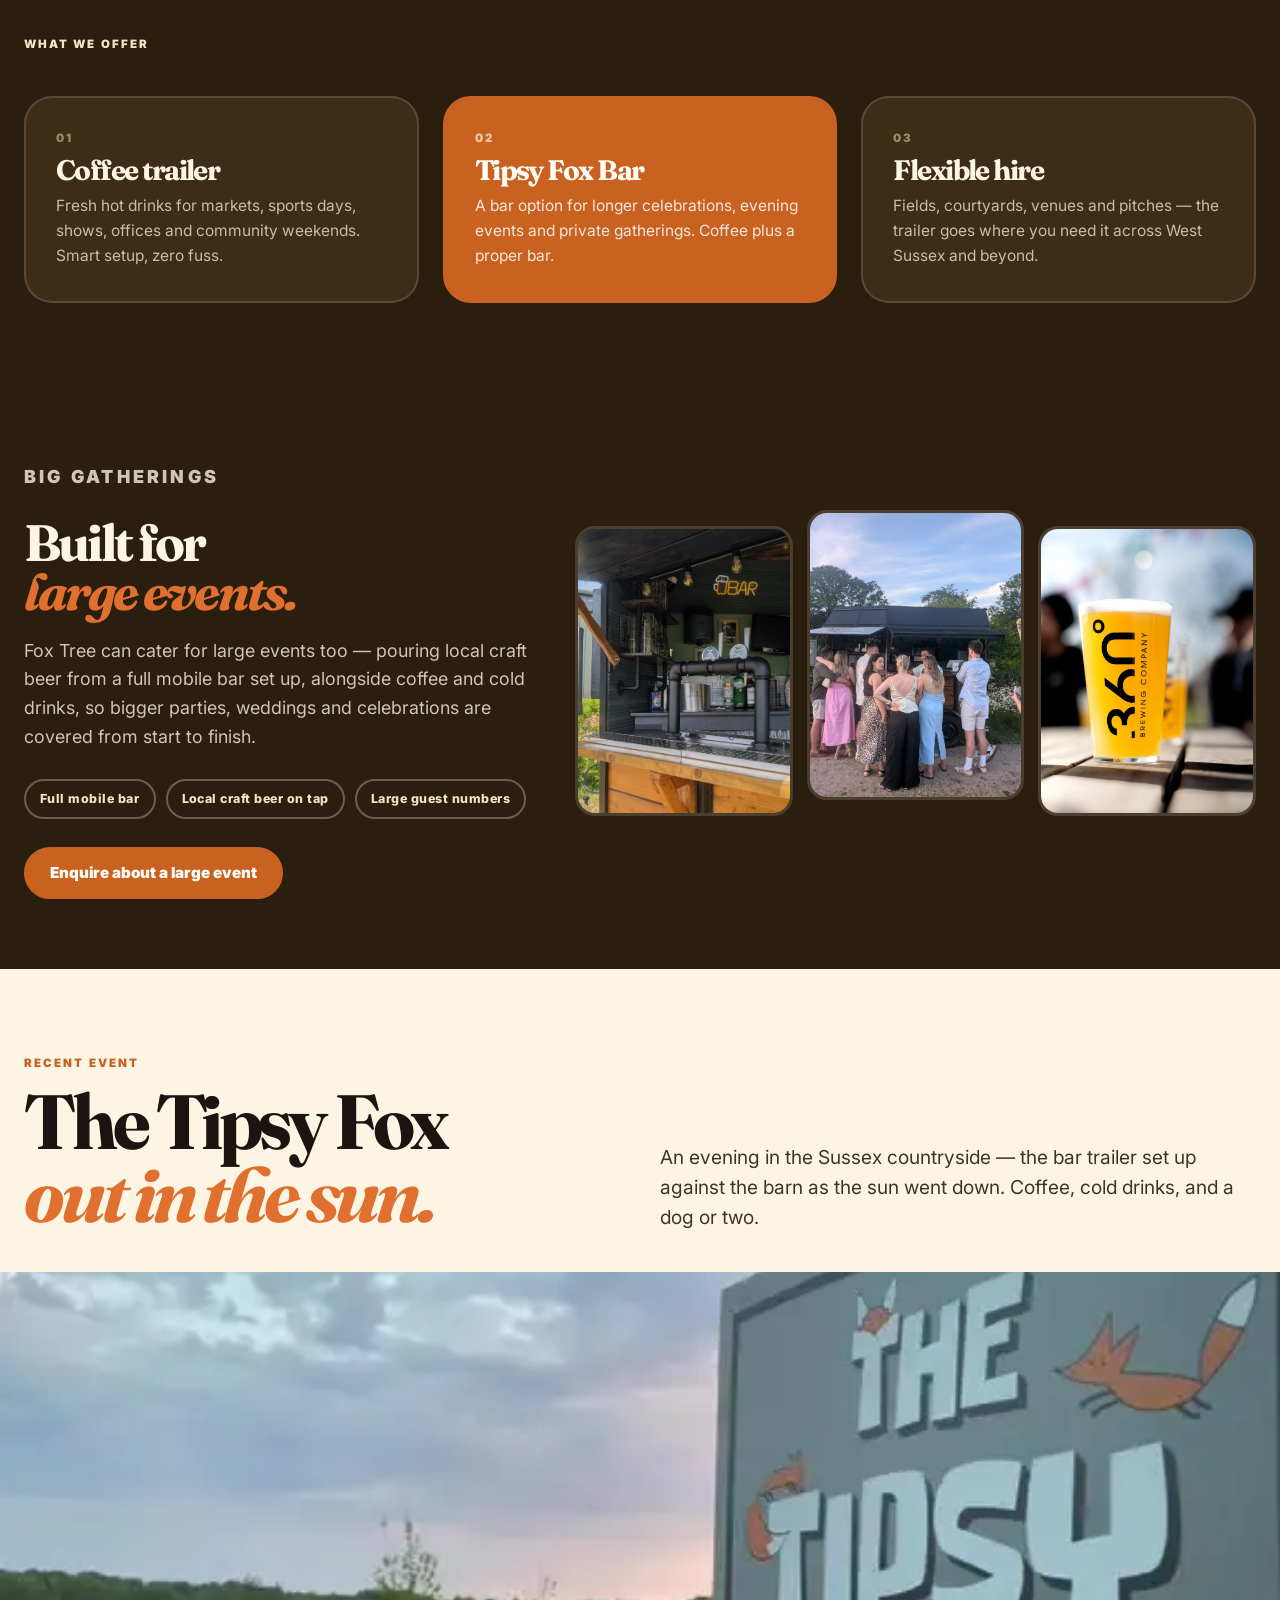
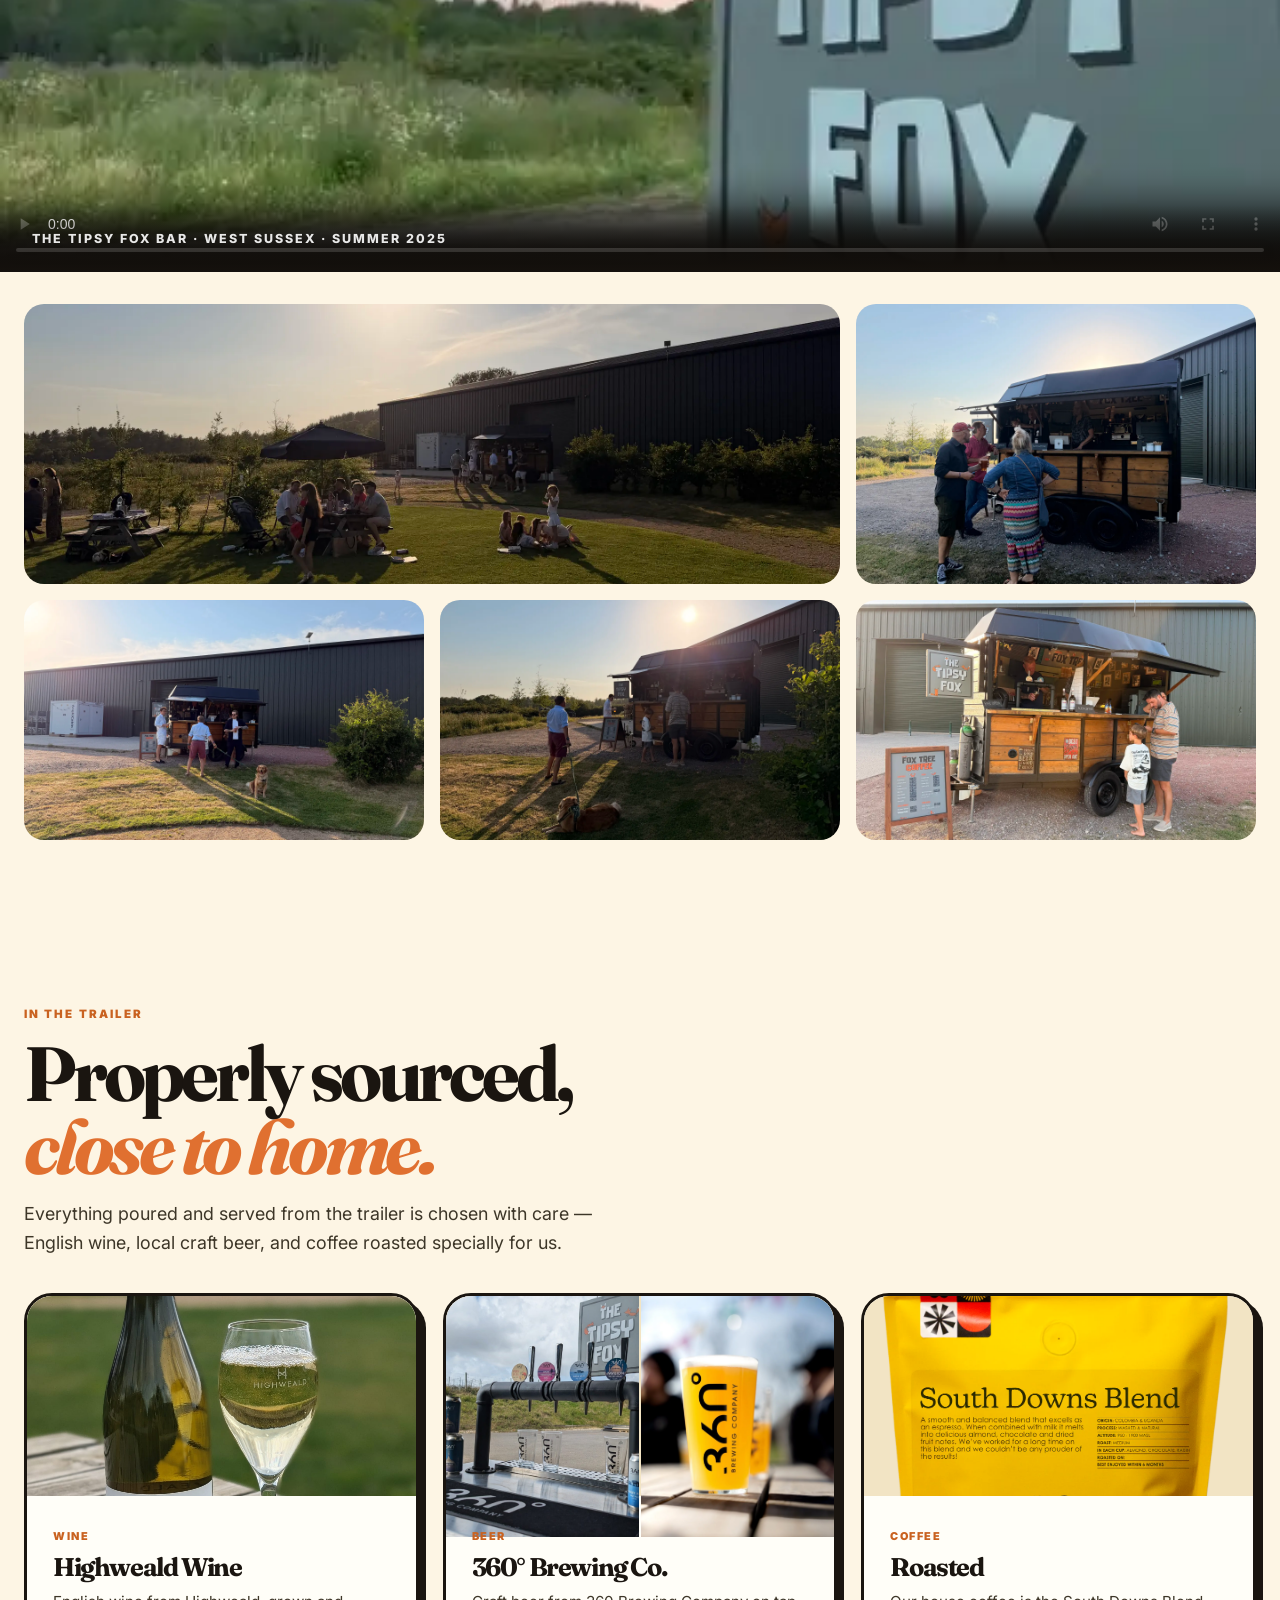
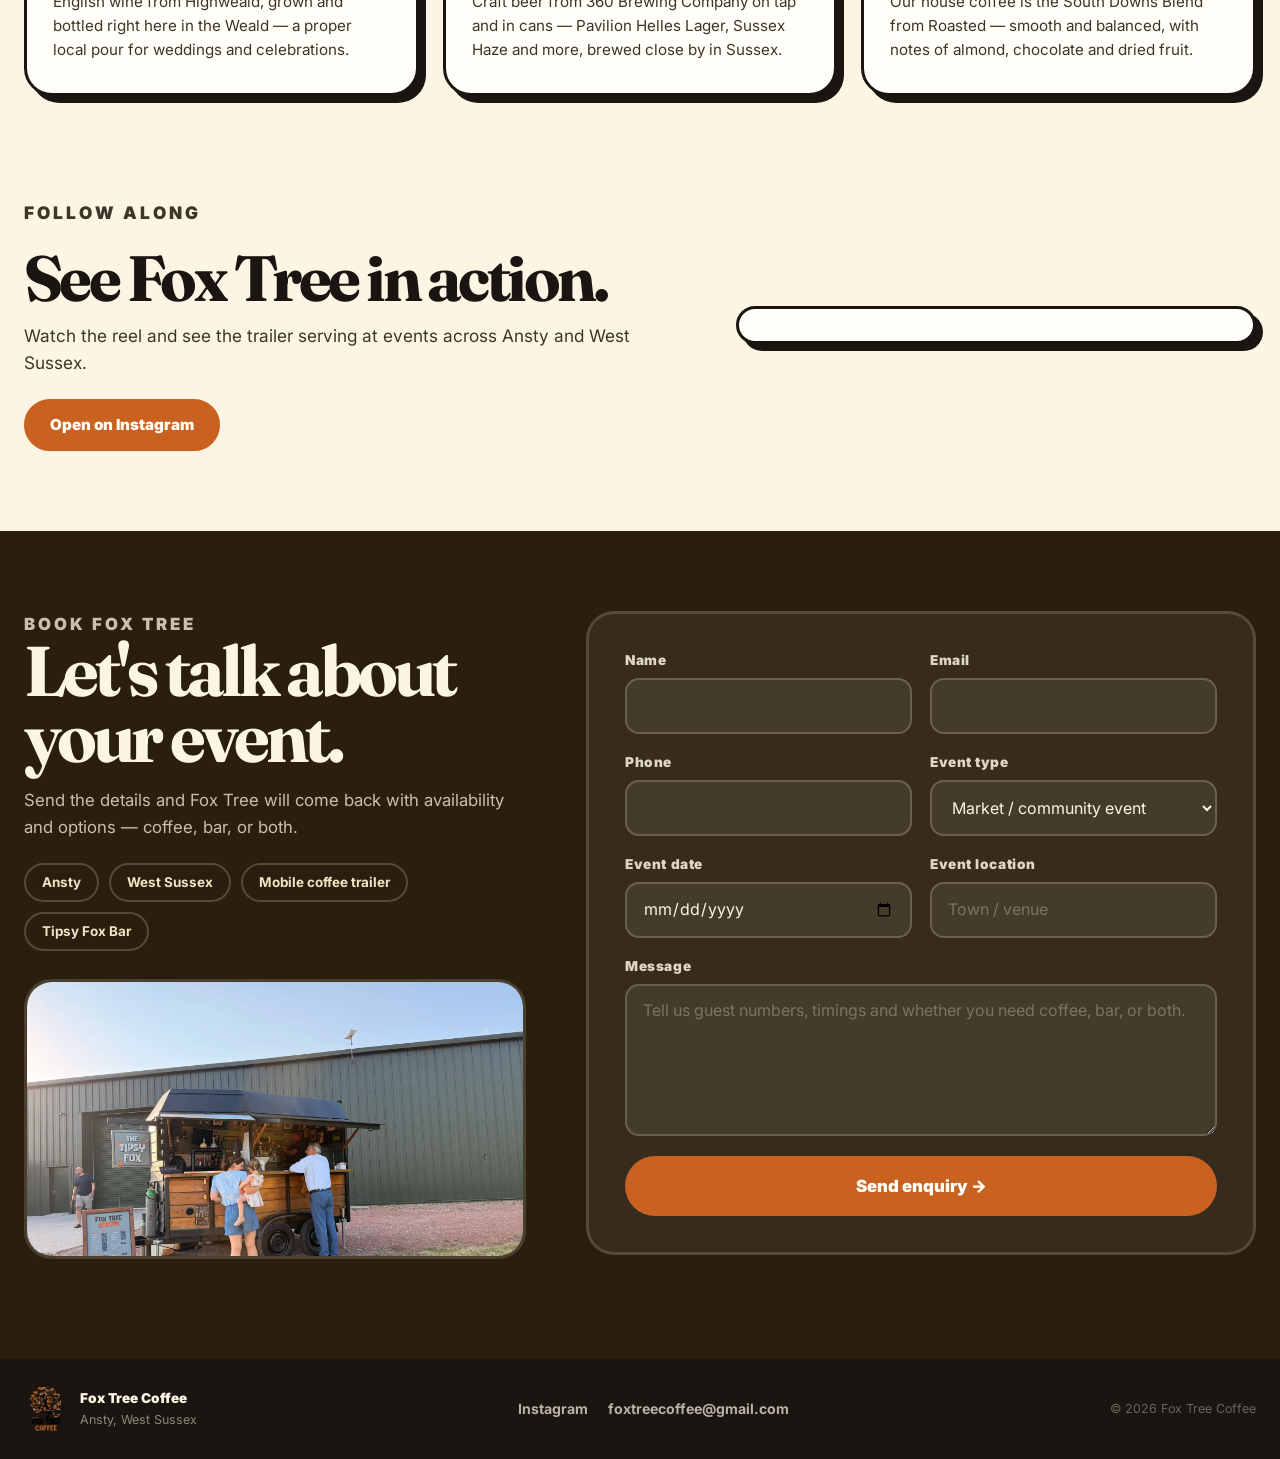
==== commit 5ae4af24: "Add files via upload" ====
--- a/index.html
+++ b/index.html
@@ -24,23 +24,27 @@
     <nav id="site-nav" class="site-nav" aria-label="Main navigation">
       <a href="#this-weekend">This weekend</a>
       <a href="#what-we-do">What we do</a>
+      <a href="#large-events">Large events</a>
       <a href="#events">Events</a>
-      <a href="#local-sourcing">Local sourcing</a>
+      <a href="#sourcing">What we serve</a>
       <a href="#enquire" class="nav-cta">Book now</a>
     </nav>
   </header>
 
   <main id="top">
 
-    <!-- HERO: split — left text, right tall image stack -->
-    <section class="hero">
-      <div class="hero-left">
-        <p class="eyebrow">Ansty · West Sussex</p>
+    <!-- HERO: full-bleed cinematic photo with overlay copy -->
+    <section class="hero" id="top">
+      <div class="hero-media" aria-hidden="true">
+        <img src="assets/events/new-IMG_2540.webp" alt="" />
+      </div>
+      <div class="hero-content section-shell">
+        <p class="eyebrow eyebrow-light">Ansty · West Sussex</p>
         <h1>Coffee, wherever<br><em>we roam.</em></h1>
         <p class="hero-intro">A characterful mobile coffee trailer and Tipsy Fox Bar, bringing warmth and proper drinks to markets, parties, weddings and countryside events across Sussex.</p>
         <div class="hero-actions">
           <a class="btn-primary" href="#enquire">Enquire about a booking</a>
-          <a class="btn-ghost" href="#events">See the trailer</a>
+          <a class="btn-ghost btn-ghost-dark" href="#events">See the trailer</a>
         </div>
         <div class="hero-chips">
           <span>Markets</span>
@@ -48,16 +52,6 @@
           <span>Sports days</span>
           <span>Private parties</span>
           <span>Corporate events</span>
-        </div>
-      </div>
-      <div class="hero-right" aria-hidden="true">
-        <div class="hero-img-stack">
-          <figure class="himg himg-top">
-            <img src="assets/events/new-IMG_2540.webp" alt="The Tipsy Fox trailer serving guests at golden hour" />
-          </figure>
-          <figure class="himg himg-bottom">
-            <img src="assets/events/new-IMG_2538.webp" alt="Guests being served coffee and drinks from the Fox Tree trailer" />
-          </figure>
         </div>
       </div>
     </section>
@@ -112,95 +106,39 @@
       </div>
     </section>
 
-    <!-- LARGE EVENTS: dedicated mobile bar hire section -->
-    <section id="events" class="large-events-section" aria-labelledby="large-events-heading">
-      <div class="large-events-inner section-shell">
+    <!-- LARGE EVENTS: catering capability banner -->
+    <section id="large-events" class="large-events-band" aria-labelledby="large-events-heading">
+      <div class="large-events-inner">
         <div class="large-events-copy">
-          <p class="eyebrow">Events &amp; large gatherings</p>
-          <h2 id="large-events-heading">A proper mobile bar,<br><em>built for a crowd.</em></h2>
-          <p class="large-events-lead">Fox Tree can cater for large events with a full mobile bar set-up, serving locally brewed craft beer alongside wine, coffee and soft drinks. From weddings and private parties to festivals, shows and corporate days, we bring the bar, the taps and friendly service to your venue.</p>
-          <div class="event-points" aria-label="Large event service features">
-            <span>Large mobile bar set-up</span>
+          <p class="eyebrow eyebrow-light">Big gatherings</p>
+          <h2 id="large-events-heading">Built for<br><em>large events.</em></h2>
+          <p>Fox Tree can cater for large events too — pouring local craft beer from a full mobile bar set up, alongside coffee and cold drinks, so bigger parties, weddings and celebrations are covered from start to finish.</p>
+          <div class="large-events-tags">
+            <span>Full mobile bar</span>
             <span>Local craft beer on tap</span>
-            <span>Flexible drinks packages</span>
-            <span>Weddings, parties &amp; public events</span>
-          </div>
-          <a class="btn-primary" href="#enquire">Discuss your event</a>
-        </div>
-
-        <div class="large-events-gallery" aria-label="The Tipsy Fox mobile bar at an event">
-          <figure class="large-event-main">
-            <img src="assets/large-events/guests-at-trailer.webp" alt="Guests gathered around the Tipsy Fox mobile bar at an outdoor event" loading="lazy" />
+            <span>Large guest numbers</span>
+          </div>
+          <a class="btn-primary" href="#enquire">Enquire about a large event</a>
+        </div>
+        <div class="large-events-photos">
+          <figure>
+            <img src="assets/events/large-event-bar-interior.jpeg" loading="lazy" alt="Inside the Tipsy Fox bar trailer with taps and neon bar sign" />
           </figure>
-          <figure class="large-event-small">
-            <img src="assets/large-events/mobile-bar-taps.webp" alt="Four tap mobile bar serving local 360 Brewing Company craft beer" loading="lazy" />
+          <figure>
+            <img src="assets/events/large-event-crowd.jpeg" loading="lazy" alt="A large group of guests gathered around the Tipsy Fox bar trailer" />
           </figure>
-          <figure class="large-event-small">
-            <img src="assets/large-events/trailer-interior.webp" alt="The fitted interior and serving counter of the Tipsy Fox bar trailer" loading="lazy" />
+          <figure>
+            <img src="assets/events/large-event-pint.png" loading="lazy" alt="A pint of 360 Brewing craft beer poured at an event" />
           </figure>
         </div>
       </div>
     </section>
 
-    <!-- LOCAL SOURCING: Sussex producers served from the trailer -->
-    <section id="local-sourcing" class="sourcing-section" aria-labelledby="sourcing-heading">
-      <div class="sourcing-intro section-shell">
-        <div>
-          <p class="eyebrow eyebrow-light">What we pour</p>
-          <h2 id="sourcing-heading">Local names,<br><em>served from the trailer.</em></h2>
-        </div>
-        <p>We keep the menu rooted in Sussex, choosing nearby producers whose drinks are made with care and taste brilliant. These are the local favourites you will find behind the counter.</p>
-      </div>
-
-      <div class="supplier-grid section-shell">
-        <article class="supplier-card supplier-wine">
-          <div class="supplier-image">
-            <img src="assets/suppliers/highweald-wine.webp" alt="A bottle and glass of Highweald English wine" loading="lazy" />
-          </div>
-          <div class="supplier-copy">
-            <span class="supplier-number">01 · Wine</span>
-            <h3>Highweald Wine</h3>
-            <p>English wine made in the Sussex countryside, giving the Tipsy Fox bar a genuinely local glass for celebrations and summer events.</p>
-          </div>
-        </article>
-
-        <article class="supplier-card supplier-beer">
-          <div class="beer-collage" aria-label="360 Brewing Company beer and can artwork">
-            <figure class="beer-pint">
-              <img src="assets/suppliers/360-pint.webp" alt="A pint of 360 Brewing Company craft beer" loading="lazy" />
-            </figure>
-            <figure class="beer-label beer-label-one">
-              <img src="assets/suppliers/360-pavilion.webp" alt="360 Brewing Company Pavilion Helles Lager artwork" loading="lazy" />
-            </figure>
-            <figure class="beer-label beer-label-two">
-              <img src="assets/suppliers/360-brighton-session.webp" alt="360 Brewing Company Brighton Session IPA artwork" loading="lazy" />
-            </figure>
-          </div>
-          <div class="supplier-copy">
-            <span class="supplier-number">02 · Craft beer</span>
-            <h3>360° Brewing Company</h3>
-            <p>Sussex craft beer served fresh from our mobile taps, including easy-drinking lagers, pale ales and session beers for events of every size.</p>
-          </div>
-        </article>
-
-        <article class="supplier-card supplier-coffee">
-          <div class="supplier-image supplier-image-coffee">
-            <img src="assets/suppliers/roasted-south-downs.webp" alt="Roasted South Downs Blend coffee beans" loading="lazy" />
-          </div>
-          <div class="supplier-copy">
-            <span class="supplier-number">03 · Coffee</span>
-            <h3>roasted Coffee</h3>
-            <p>Our coffee comes from roasted, including the smooth and balanced South Downs Blend — made for rich espresso and beautifully rounded milk drinks.</p>
-          </div>
-        </article>
-      </div>
-    </section>
-
-    <!-- RECENT EVENT: cinematic video and photo gallery -->
-    <section id="recent-event" class="events-section">
+    <!-- EVENTS: new cinematic layout -->
+    <section id="events" class="events-section">
       <div class="events-header section-shell">
         <div class="events-header-text">
-          <p class="eyebrow">A recent celebration</p>
+          <p class="eyebrow">Recent event</p>
           <h2>The Tipsy Fox<br><em>out in the sun.</em></h2>
         </div>
         <p class="events-header-desc">An evening in the Sussex countryside — the bar trailer set up against the barn as the sun went down. Coffee, cold drinks, and a dog or two.</p>
@@ -236,6 +174,48 @@
         <figure class="pg-third">
           <img src="assets/events/new-IMG_2538.webp" loading="lazy" alt="A family approaching the Fox Tree Coffee trailer to order" />
         </figure>
+      </div>
+    </section>
+
+    <!-- SOURCING: what's in the trailer -->
+    <section id="sourcing" class="sourcing-section section-shell" aria-labelledby="sourcing-heading">
+      <div class="sourcing-header">
+        <p class="eyebrow">In the trailer</p>
+        <h2 id="sourcing-heading">Properly sourced,<br><em>close to home.</em></h2>
+        <p class="sourcing-lead">Everything poured and served from the trailer is chosen with care — English wine, local craft beer, and coffee roasted specially for us.</p>
+      </div>
+      <div class="sourcing-grid">
+        <article class="sourcing-card">
+          <div class="sourcing-card-photo">
+            <img src="assets/sourcing/highweald-wine.jpeg" loading="lazy" alt="A bottle and glass of Highweald Deaks Lane English wine" />
+          </div>
+          <div class="sourcing-card-body">
+            <span class="sourcing-card-tag">Wine</span>
+            <h3>Highweald Wine</h3>
+            <p>English wine from Highweald, grown and bottled right here in the Weald — a proper local pour for weddings and celebrations.</p>
+          </div>
+        </article>
+        <article class="sourcing-card">
+          <div class="sourcing-card-photo split">
+            <img src="assets/sourcing/360-beer-taps.jpeg" loading="lazy" alt="360 Brewing Company taps at the Tipsy Fox bar" />
+            <img src="assets/sourcing/360-beer-pint.png" loading="lazy" alt="A pint of 360 Brewing craft beer" />
+          </div>
+          <div class="sourcing-card-body">
+            <span class="sourcing-card-tag">Beer</span>
+            <h3>360° Brewing Co.</h3>
+            <p>Craft beer from 360 Brewing Company on tap and in cans — Pavilion Helles Lager, Sussex Haze and more, brewed close by in Sussex.</p>
+          </div>
+        </article>
+        <article class="sourcing-card">
+          <div class="sourcing-card-photo">
+            <img src="assets/sourcing/roasted-coffee.webp" loading="lazy" alt="Bag of South Downs Blend coffee by Roasted" />
+          </div>
+          <div class="sourcing-card-body">
+            <span class="sourcing-card-tag">Coffee</span>
+            <h3>Roasted</h3>
+            <p>Our house coffee is the South Downs Blend from Roasted — smooth and balanced, with notes of almond, chocolate and dried fruit.</p>
+          </div>
+        </article>
       </div>
     </section>
 
--- a/styles-v2.css
+++ b/styles-v2.css
@@ -153,22 +153,54 @@
 
 /* ── HERO ── */
 .hero {
-  display: grid;
-  grid-template-columns: 1fr minmax(0, 0.8fr);
-  gap: 40px;
-  width: var(--shell);
-  margin-inline: auto;
-  padding: 80px 0 72px;
-  align-items: center;
-}
-
-.hero-left { min-width: 0; }
+  position: relative;
+  min-height: 640px;
+  display: flex;
+  align-items: flex-end;
+  overflow: hidden;
+}
+
+.hero-media {
+  position: absolute;
+  inset: 0;
+  z-index: 0;
+}
+
+.hero-media img {
+  width: 100%;
+  height: 100%;
+  object-fit: cover;
+  object-position: center 42%;
+}
+
+.hero-media::after {
+  content: "";
+  position: absolute;
+  inset: 0;
+  background: linear-gradient(
+    100deg,
+    rgba(26,21,16,0.88) 0%,
+    rgba(26,21,16,0.72) 28%,
+    rgba(26,21,16,0.28) 56%,
+    rgba(26,21,16,0.05) 78%
+  ),
+  linear-gradient(to top, rgba(26,21,16,0.55) 0%, rgba(26,21,16,0) 40%);
+}
+
+.hero-content {
+  position: relative;
+  z-index: 1;
+  padding: 90px 0 68px;
+  max-width: 640px;
+}
+
+.hero-content h1 { color: var(--cream); }
 
 .hero-intro {
   margin: 22px 0 0;
-  max-width: 560px;
+  max-width: 540px;
   font-size: clamp(1.05rem, 1.7vw, 1.3rem);
-  color: var(--ink-soft);
+  color: rgba(253,245,228,0.86);
 }
 
 .hero-actions {
@@ -222,62 +254,33 @@
   transform: translateY(-1px);
 }
 
+.btn-ghost-dark {
+  color: var(--cream);
+  border-color: rgba(253,245,228,0.55);
+}
+
+.btn-ghost-dark:hover,
+.btn-ghost-dark:focus-visible {
+  background: var(--cream);
+  color: var(--ink);
+}
+
 .hero-chips {
   display: flex;
   flex-wrap: wrap;
   gap: 8px;
-  margin-top: 24px;
+  margin-top: 26px;
 }
 
 .hero-chips span {
   padding: 6px 14px;
-  border: 2px solid rgba(26,21,16,0.22);
+  border: 2px solid rgba(253,245,228,0.35);
   border-radius: var(--radius-pill);
   font-size: 0.82rem;
   font-weight: 700;
-  color: var(--ink-soft);
-  background: var(--white);
-}
-
-/* Hero image stack */
-.hero-right { position: relative; }
-
-.hero-img-stack {
-  position: relative;
-  height: 560px;
-}
-
-.himg {
-  margin: 0;
-  position: absolute;
-  overflow: hidden;
-  border: 3.5px solid var(--ink);
-  border-radius: var(--radius-lg);
-  box-shadow: 8px 8px 0 var(--ink);
-}
-
-.himg img {
-  width: 100%;
-  height: 100%;
-  object-fit: cover;
-}
-
-.himg-top {
-  width: 75%;
-  height: 370px;
-  top: 0;
-  right: 0;
-  z-index: 2;
-  transform: rotate(1.5deg);
-}
-
-.himg-bottom {
-  width: 60%;
-  height: 280px;
-  bottom: 0;
-  left: 0;
-  z-index: 1;
-  transform: rotate(-1.2deg);
+  color: var(--cream);
+  background: rgba(26,21,16,0.35);
+  backdrop-filter: blur(2px);
 }
 
 /* ── WHAT WE DO BAND ── */
@@ -340,6 +343,166 @@
 }
 
 .what-card-accent p { color: rgba(255,255,255,0.85); }
+
+/* ── LARGE EVENTS BAND ── */
+.large-events-band {
+  background: var(--bark);
+  color: var(--cream);
+  padding: 70px 0;
+}
+
+.large-events-inner {
+  width: var(--shell);
+  margin-inline: auto;
+  display: grid;
+  grid-template-columns: 0.85fr 1.15fr;
+  gap: 48px;
+  align-items: center;
+}
+
+.large-events-copy h2 {
+  font-size: clamp(2.4rem, 4vw, 3.6rem);
+  color: var(--cream);
+}
+
+.large-events-copy p {
+  margin: 20px 0 28px;
+  font-size: clamp(1rem, 1.4vw, 1.15rem);
+  line-height: 1.6;
+  color: rgba(253,245,228,0.78);
+  max-width: 46ch;
+}
+
+.large-events-tags {
+  display: flex;
+  flex-wrap: wrap;
+  gap: 10px;
+  margin-bottom: 28px;
+}
+
+.large-events-tags span {
+  padding: 8px 14px;
+  border: 2px solid rgba(253,245,228,0.3);
+  border-radius: var(--radius-pill);
+  font-size: 0.78rem;
+  font-weight: 800;
+  letter-spacing: 0.04em;
+  color: var(--cream-dark);
+}
+
+.large-events-photos {
+  display: grid;
+  grid-template-columns: repeat(3, 1fr);
+  gap: 14px;
+}
+
+.large-events-photos figure {
+  margin: 0;
+  aspect-ratio: 3 / 4;
+  overflow: hidden;
+  border-radius: 20px;
+  border: 3px solid rgba(253,245,228,0.15);
+}
+
+.large-events-photos img {
+  width: 100%;
+  height: 100%;
+  object-fit: cover;
+}
+
+.large-events-photos figure:nth-child(2) {
+  transform: translateY(-16px);
+}
+
+/* ── SOURCING SECTION ── */
+.sourcing-section {
+  padding: 80px 0;
+}
+
+.sourcing-header {
+  margin-bottom: 36px;
+  max-width: 62ch;
+}
+
+.sourcing-header p.sourcing-lead {
+  margin: 16px 0 0;
+  font-size: clamp(1rem, 1.4vw, 1.2rem);
+  color: var(--ink-soft);
+  line-height: 1.6;
+}
+
+.sourcing-grid {
+  display: grid;
+  grid-template-columns: repeat(3, 1fr);
+  gap: 24px;
+}
+
+.sourcing-card {
+  display: flex;
+  flex-direction: column;
+  border: 3px solid var(--ink);
+  border-radius: var(--radius-lg);
+  overflow: hidden;
+  background: var(--white);
+  box-shadow: 7px 7px 0 var(--ink);
+}
+
+.sourcing-card-photo {
+  height: 200px;
+  background: var(--cream-dark);
+}
+
+.sourcing-card-photo.split {
+  display: grid;
+  grid-template-columns: 1fr 1fr;
+  gap: 2px;
+}
+
+.sourcing-card-photo img {
+  width: 100%;
+  height: 100%;
+  object-fit: cover;
+  display: block;
+}
+
+.sourcing-card-body {
+  padding: 26px 26px 30px;
+  flex: 1;
+}
+
+.sourcing-card-tag {
+  display: inline-block;
+  margin-bottom: 10px;
+  font-size: 0.68rem;
+  font-weight: 900;
+  letter-spacing: 0.14em;
+  text-transform: uppercase;
+  color: var(--orange);
+}
+
+.sourcing-card-body h3 {
+  font-size: clamp(1.35rem, 2vw, 1.7rem);
+  margin-bottom: 10px;
+}
+
+.sourcing-card-body p {
+  margin: 0;
+  font-size: 0.95rem;
+  line-height: 1.6;
+  color: var(--ink-soft);
+}
+
+@media (max-width: 1020px) {
+  .large-events-inner { grid-template-columns: 1fr; }
+  .large-events-photos { max-width: 520px; }
+  .sourcing-grid { grid-template-columns: 1fr 1fr; }
+}
+
+@media (max-width: 760px) {
+  .large-events-band { padding: 50px 0; }
+  .large-events-photos figure:nth-child(2) { transform: none; }
+  .sourcing-grid { grid-template-columns: 1fr; }
+}
 
 /* ── EVENTS SECTION ── */
 .events-section {
@@ -660,15 +823,11 @@
 
 /* ── RESPONSIVE ── */
 @media (max-width: 1020px) {
-  .hero,
   .enquire-inner {
     grid-template-columns: 1fr;
   }
 
-  .hero-img-stack { height: 400px; }
-
-  .himg-top { width: 65%; height: 300px; }
-  .himg-bottom { width: 50%; height: 220px; }
+  .hero { min-height: 560px; }
 
   .what-cards {
     grid-template-columns: 1fr 1fr;
@@ -703,9 +862,12 @@
 
   .site-header.menu-open .site-nav { display: flex; }
 
-  .hero { padding: 56px 0 52px; }
-
-  .hero-img-stack { height: 300px; }
+  .hero { min-height: 500px; }
+  .hero-content { padding: 64px 0 48px; }
+  .hero-media::after {
+    background:
+      linear-gradient(to top, rgba(26,21,16,0.92) 0%, rgba(26,21,16,0.55) 55%, rgba(26,21,16,0.15) 100%);
+  }
 
   .events-header { grid-template-columns: 1fr; gap: 16px; }
 
@@ -732,9 +894,8 @@
 
 @media (max-width: 480px) {
   h1 { font-size: 3.2rem; }
-  .hero-img-stack { height: 240px; }
-  .himg-top { width: 72%; height: 220px; }
-  .himg-bottom { width: 56%; height: 170px; }
+  .hero { min-height: 460px; }
+  .hero-content { padding: 52px 0 40px; }
   .photo-grid { grid-template-columns: 1fr; }
   .pg-wide { grid-column: auto; }
 }
@@ -872,341 +1033,3 @@
     border-left: 0;
   }
 }
-
-/* ── LARGE EVENT HIRE ── */
-.large-events-section {
-  padding: 96px 0;
-  background:
-    radial-gradient(circle at 8% 8%, rgba(224,112,48,0.12), transparent 34%),
-    var(--cream);
-}
-
-.large-events-inner {
-  display: grid;
-  grid-template-columns: minmax(0, 0.82fr) minmax(520px, 1.18fr);
-  gap: clamp(42px, 6vw, 86px);
-  align-items: center;
-}
-
-.large-events-copy h2 {
-  font-size: clamp(3.2rem, 5.6vw, 6.4rem);
-}
-
-.large-events-lead {
-  max-width: 650px;
-  margin: 26px 0 0;
-  color: var(--ink-soft);
-  font-size: clamp(1.05rem, 1.45vw, 1.24rem);
-  line-height: 1.68;
-}
-
-.event-points {
-  display: grid;
-  grid-template-columns: repeat(2, minmax(0, 1fr));
-  gap: 10px;
-  margin: 28px 0 30px;
-}
-
-.event-points span {
-  position: relative;
-  min-height: 48px;
-  display: flex;
-  align-items: center;
-  padding: 10px 14px 10px 38px;
-  border: 2px solid rgba(26,21,16,0.16);
-  border-radius: 14px;
-  background: rgba(255,254,248,0.68);
-  color: var(--ink-soft);
-  font-size: 0.86rem;
-  font-weight: 800;
-}
-
-.event-points span::before {
-  content: "";
-  position: absolute;
-  left: 14px;
-  width: 11px;
-  height: 11px;
-  border-radius: 50%;
-  background: var(--orange);
-  box-shadow: 0 0 0 4px rgba(201,98,32,0.13);
-}
-
-.large-events-gallery {
-  display: grid;
-  grid-template-columns: 1.45fr 0.95fr;
-  grid-template-rows: repeat(2, 230px);
-  gap: 16px;
-}
-
-.large-events-gallery figure {
-  margin: 0;
-  overflow: hidden;
-  border: 3px solid var(--ink);
-  border-radius: 22px;
-  background: var(--cream-dark);
-  box-shadow: 6px 6px 0 var(--ink);
-}
-
-.large-events-gallery img {
-  width: 100%;
-  height: 100%;
-  object-fit: cover;
-  transition: transform 400ms ease;
-}
-
-.large-events-gallery figure:hover img {
-  transform: scale(1.025);
-}
-
-.large-event-main {
-  grid-row: 1 / span 2;
-}
-
-.large-event-main img {
-  object-position: 56% center;
-}
-
-.large-event-small:first-of-type img {
-  object-position: center 48%;
-}
-
-/* ── LOCAL SOURCING ── */
-.sourcing-section {
-  padding: 92px 0 104px;
-  background: var(--bark);
-  color: var(--cream);
-}
-
-.sourcing-intro {
-  display: grid;
-  grid-template-columns: minmax(0, 1.1fr) minmax(280px, 0.6fr);
-  gap: 48px;
-  align-items: end;
-  margin-bottom: 42px;
-}
-
-.sourcing-intro h2 {
-  color: var(--cream);
-  font-size: clamp(3.2rem, 6vw, 6.5rem);
-}
-
-.sourcing-intro p {
-  max-width: 520px;
-  margin: 0 0 4px;
-  color: rgba(253,245,228,0.74);
-  font-size: 1.06rem;
-  line-height: 1.68;
-}
-
-.supplier-grid {
-  display: grid;
-  grid-template-columns: repeat(3, minmax(0, 1fr));
-  gap: 22px;
-}
-
-.supplier-card {
-  min-width: 0;
-  overflow: hidden;
-  border: 2.5px solid rgba(253,245,228,0.16);
-  border-radius: var(--radius-lg);
-  background: var(--cream);
-  color: var(--ink);
-  box-shadow: 0 16px 38px rgba(0,0,0,0.18);
-}
-
-.supplier-image,
-.beer-collage {
-  height: 360px;
-  overflow: hidden;
-  background: var(--cream-dark);
-}
-
-.supplier-image img {
-  width: 100%;
-  height: 100%;
-  object-fit: cover;
-  transition: transform 420ms ease;
-}
-
-.supplier-wine .supplier-image img {
-  object-position: center 64%;
-}
-
-.supplier-image-coffee {
-  background: #e9bf00;
-}
-
-.supplier-image-coffee img {
-  object-fit: contain;
-  padding: 14px;
-}
-
-.supplier-card:hover .supplier-image img,
-.supplier-card:hover .beer-collage img {
-  transform: scale(1.025);
-}
-
-.supplier-copy {
-  padding: 26px 26px 30px;
-}
-
-.supplier-number {
-  display: block;
-  margin-bottom: 9px;
-  color: var(--orange);
-  font-size: 0.7rem;
-  font-weight: 900;
-  letter-spacing: 0.15em;
-  text-transform: uppercase;
-}
-
-.supplier-copy h3 {
-  margin-bottom: 12px;
-  color: var(--ink);
-  font-size: clamp(1.75rem, 2.3vw, 2.45rem);
-}
-
-.supplier-copy p {
-  margin: 0;
-  color: var(--ink-soft);
-  font-size: 0.96rem;
-  line-height: 1.65;
-}
-
-.beer-collage {
-  display: grid;
-  grid-template-columns: 1.08fr 0.92fr;
-  grid-template-rows: repeat(2, 1fr);
-  gap: 4px;
-  background: var(--ink);
-}
-
-.beer-collage figure {
-  min-width: 0;
-  margin: 0;
-  overflow: hidden;
-  background: #143a53;
-}
-
-.beer-collage img {
-  width: 100%;
-  height: 100%;
-  object-fit: cover;
-  transition: transform 420ms ease;
-}
-
-.beer-pint {
-  grid-row: 1 / span 2;
-}
-
-.beer-pint img {
-  object-position: center 55%;
-}
-
-.beer-label-one img,
-.beer-label-two img {
-  object-position: center;
-}
-
-/* New sections responsive behaviour */
-@media (max-width: 1120px) {
-  .large-events-inner {
-    grid-template-columns: 1fr;
-  }
-
-  .large-events-gallery {
-    grid-template-rows: repeat(2, 260px);
-  }
-
-  .supplier-grid {
-    grid-template-columns: 1fr 1fr;
-  }
-
-  .supplier-coffee {
-    grid-column: 1 / -1;
-    display: grid;
-    grid-template-columns: 0.9fr 1.1fr;
-  }
-
-  .supplier-coffee .supplier-image {
-    height: 100%;
-    min-height: 330px;
-  }
-
-  .supplier-coffee .supplier-copy {
-    display: flex;
-    flex-direction: column;
-    justify-content: center;
-  }
-}
-
-@media (max-width: 820px) {
-  .large-events-section,
-  .sourcing-section {
-    padding: 72px 0;
-  }
-
-  .large-events-gallery {
-    grid-template-columns: 1fr 1fr;
-    grid-template-rows: 360px 220px;
-  }
-
-  .large-event-main {
-    grid-column: 1 / -1;
-    grid-row: auto;
-  }
-
-  .large-event-main img {
-    object-position: center 52%;
-  }
-
-  .sourcing-intro {
-    grid-template-columns: 1fr;
-    gap: 22px;
-  }
-
-  .supplier-grid {
-    grid-template-columns: 1fr;
-  }
-
-  .supplier-coffee {
-    grid-column: auto;
-    display: block;
-  }
-
-  .supplier-coffee .supplier-image {
-    height: 360px;
-    min-height: 0;
-  }
-}
-
-@media (max-width: 560px) {
-  .event-points {
-    grid-template-columns: 1fr;
-  }
-
-  .large-events-gallery {
-    grid-template-columns: 1fr;
-    grid-template-rows: 310px 220px 220px;
-  }
-
-  .large-event-main {
-    grid-column: auto;
-  }
-
-  .large-events-gallery figure {
-    border-radius: 16px;
-    box-shadow: 4px 4px 0 var(--ink);
-  }
-
-  .supplier-image,
-  .beer-collage,
-  .supplier-coffee .supplier-image {
-    height: 300px;
-  }
-
-  .supplier-copy {
-    padding: 23px 22px 27px;
-  }
-}
